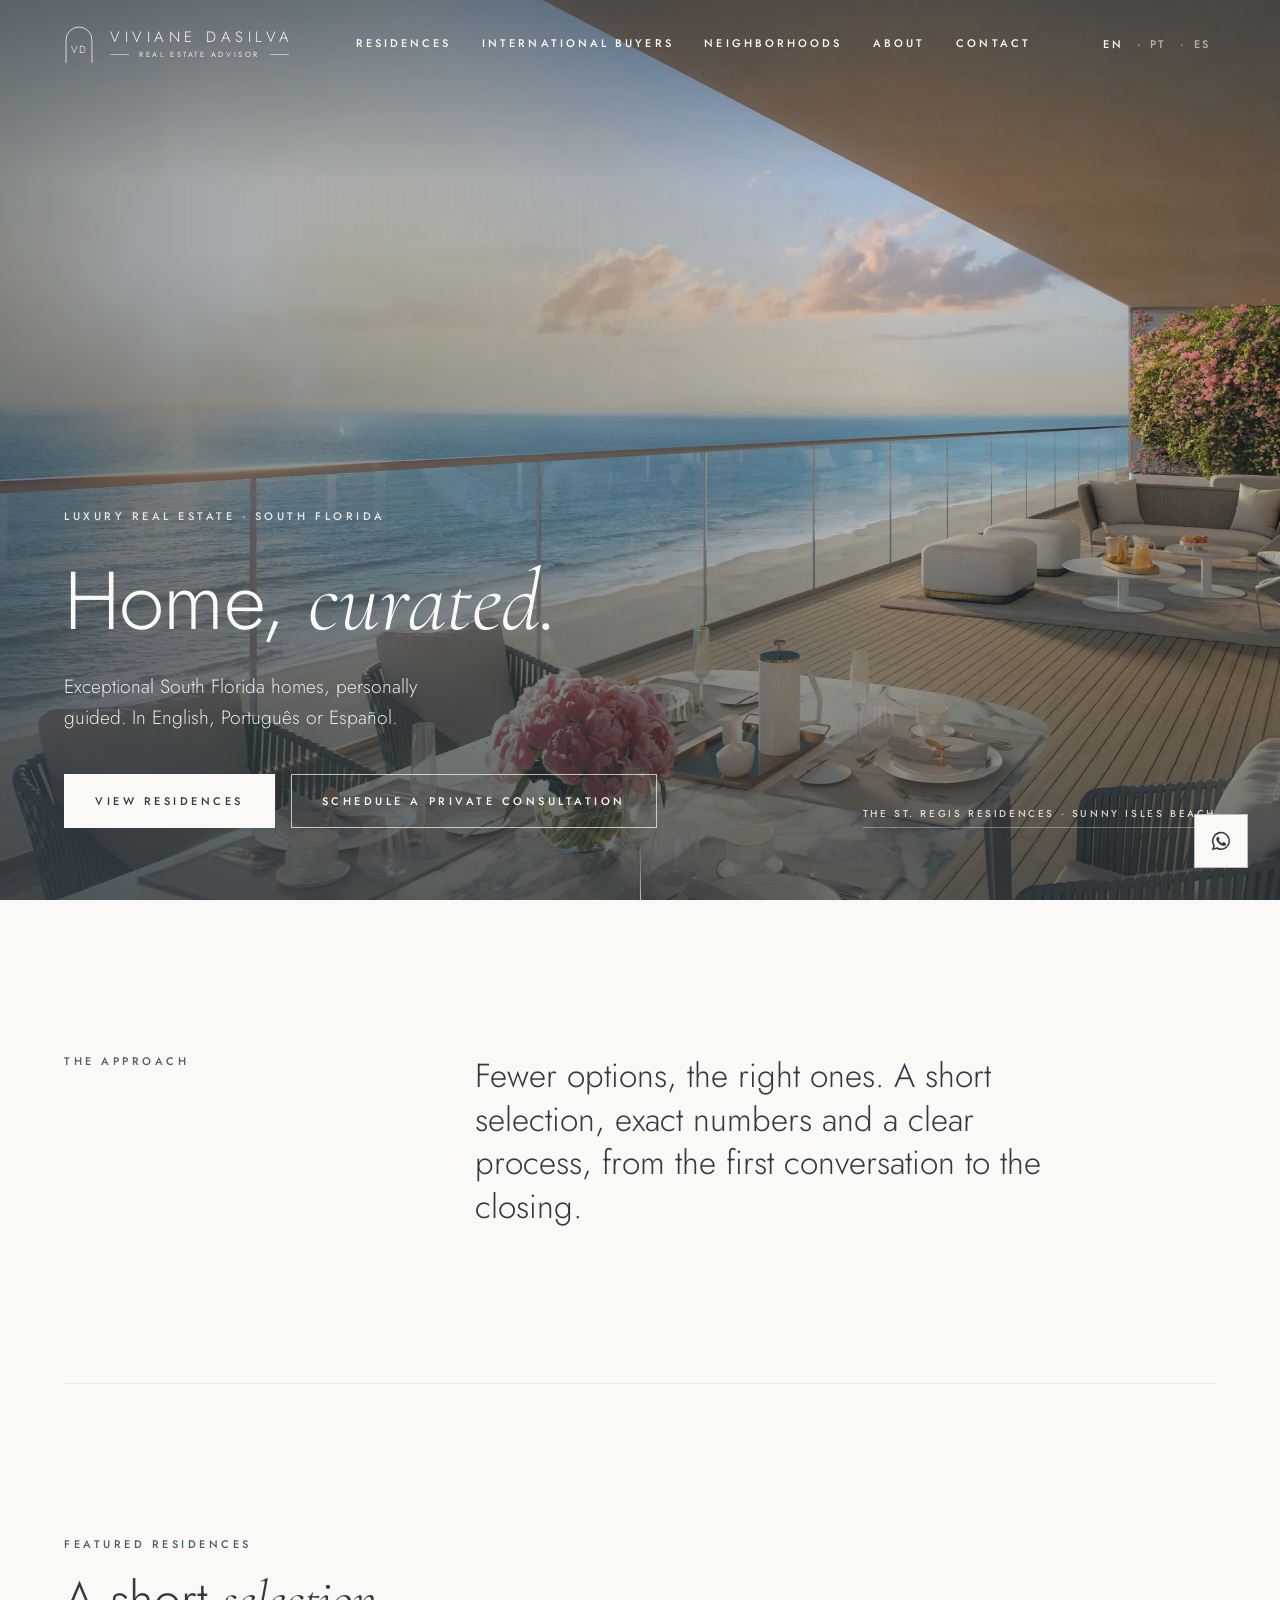
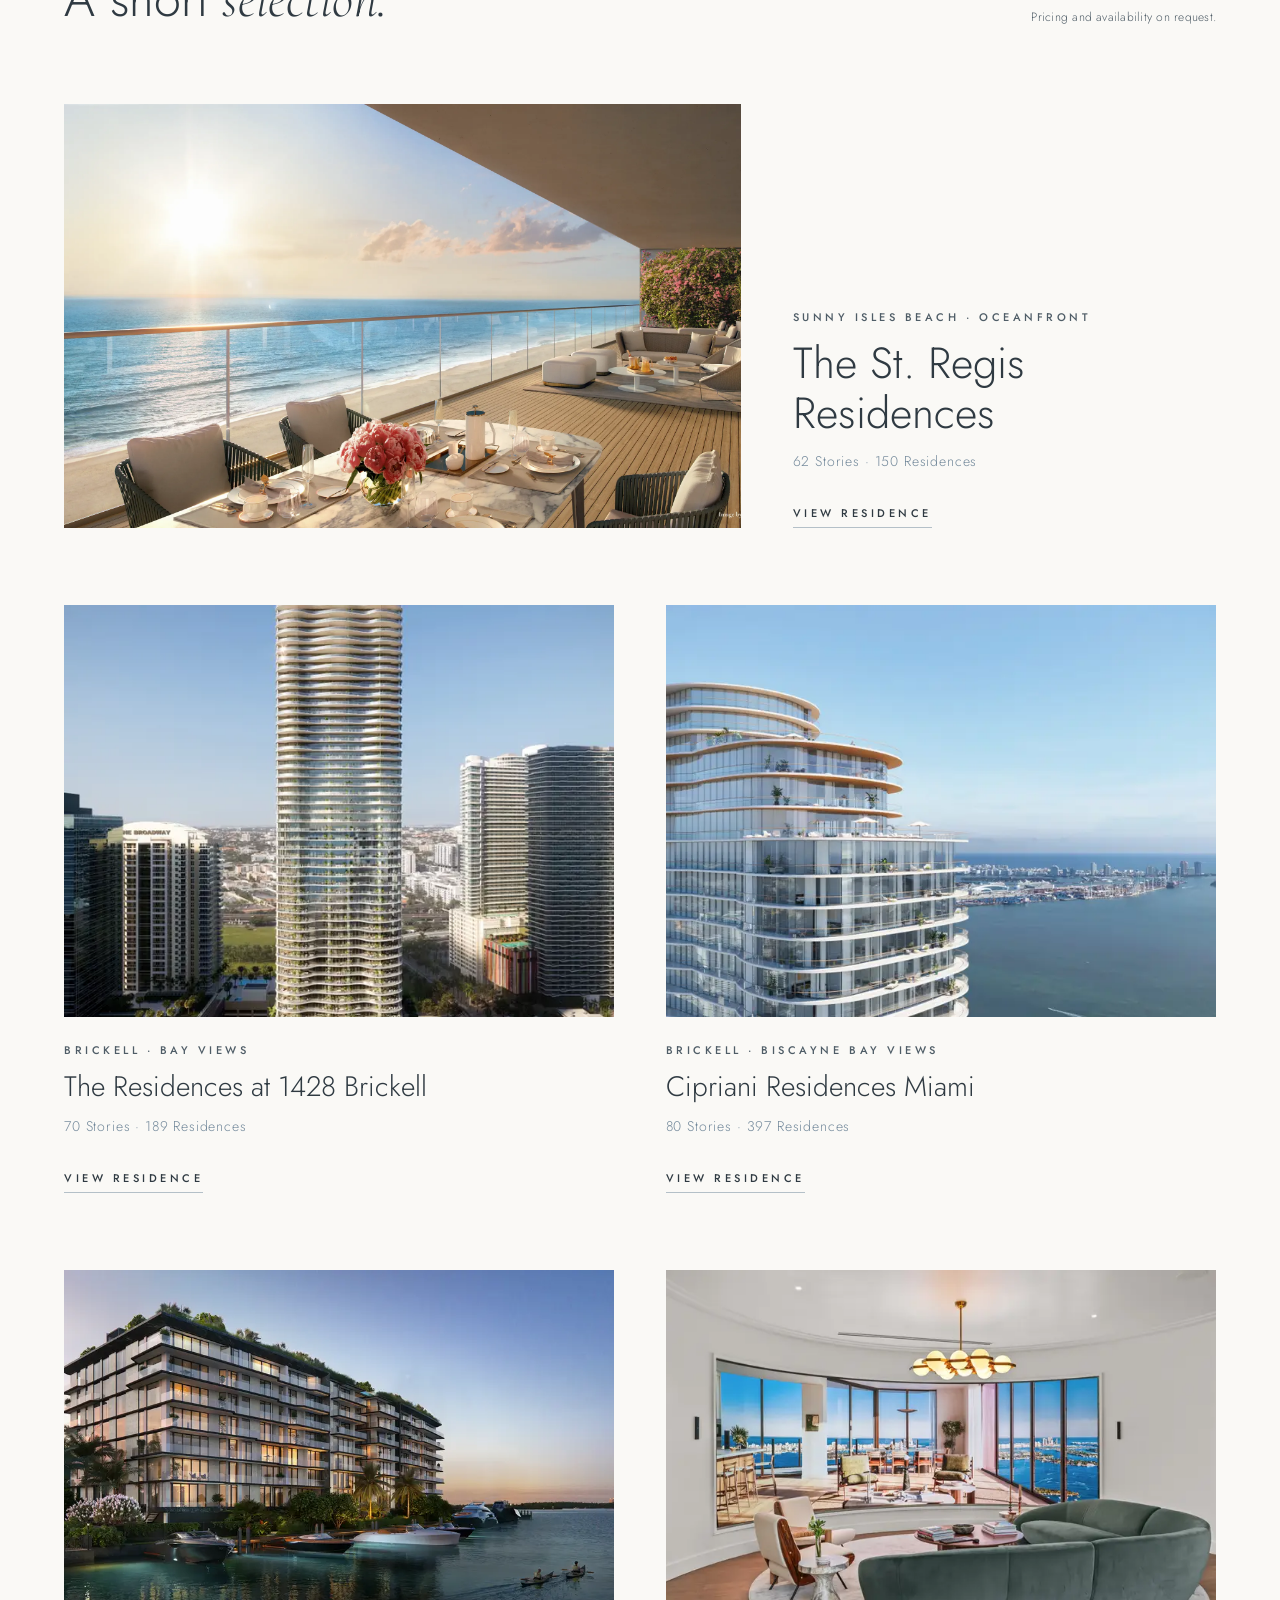
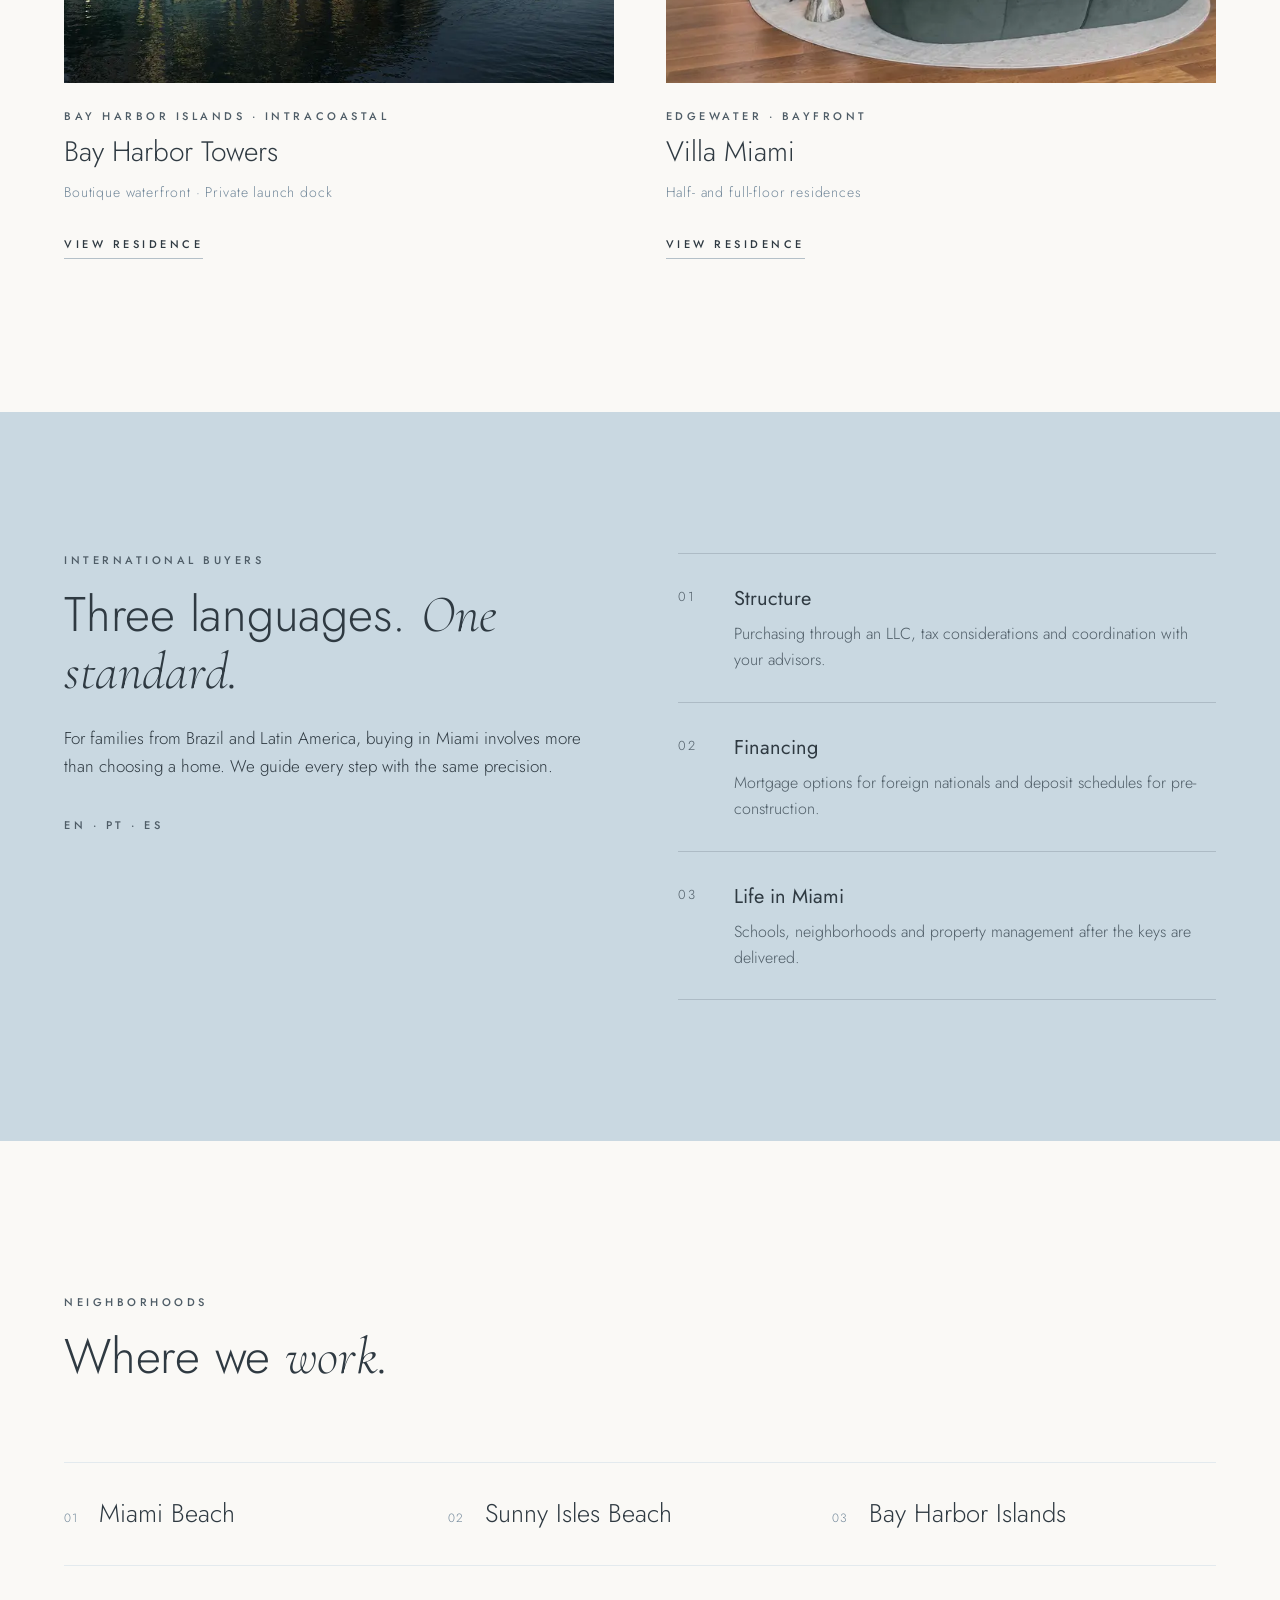
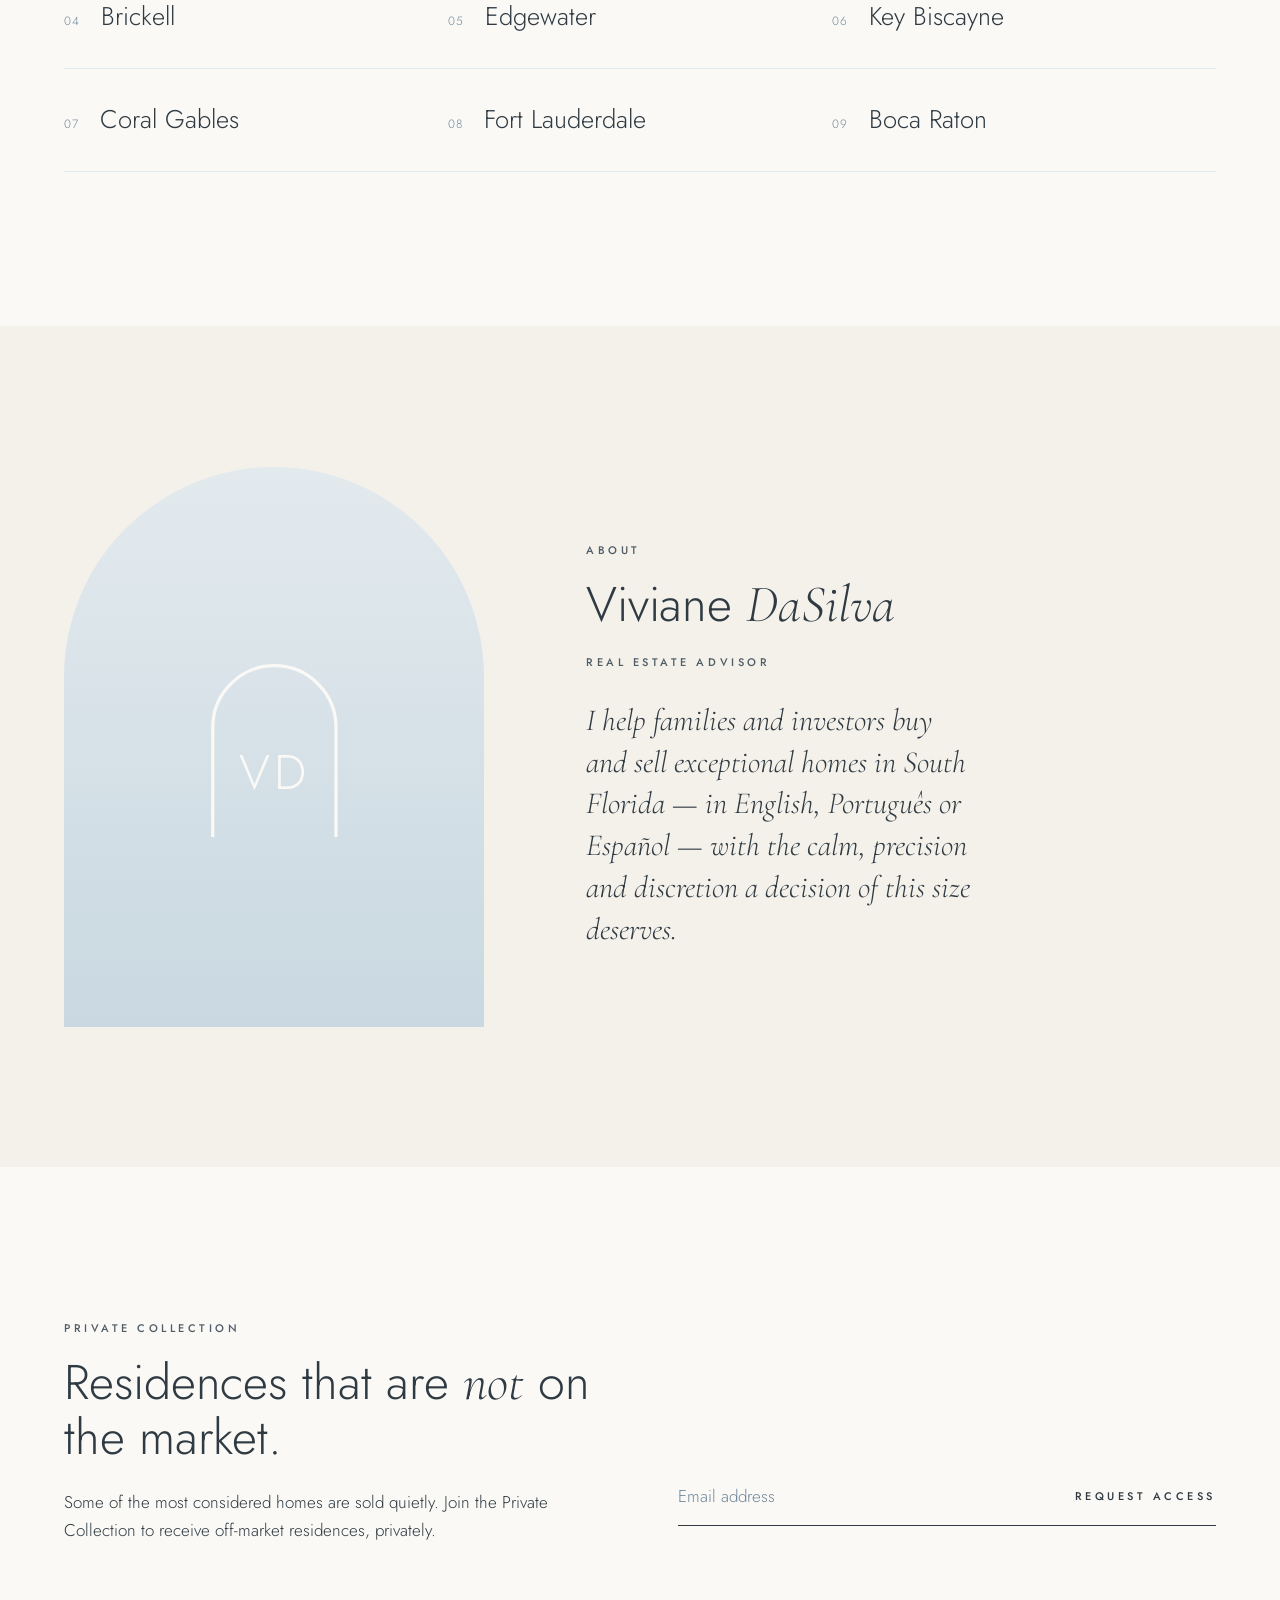
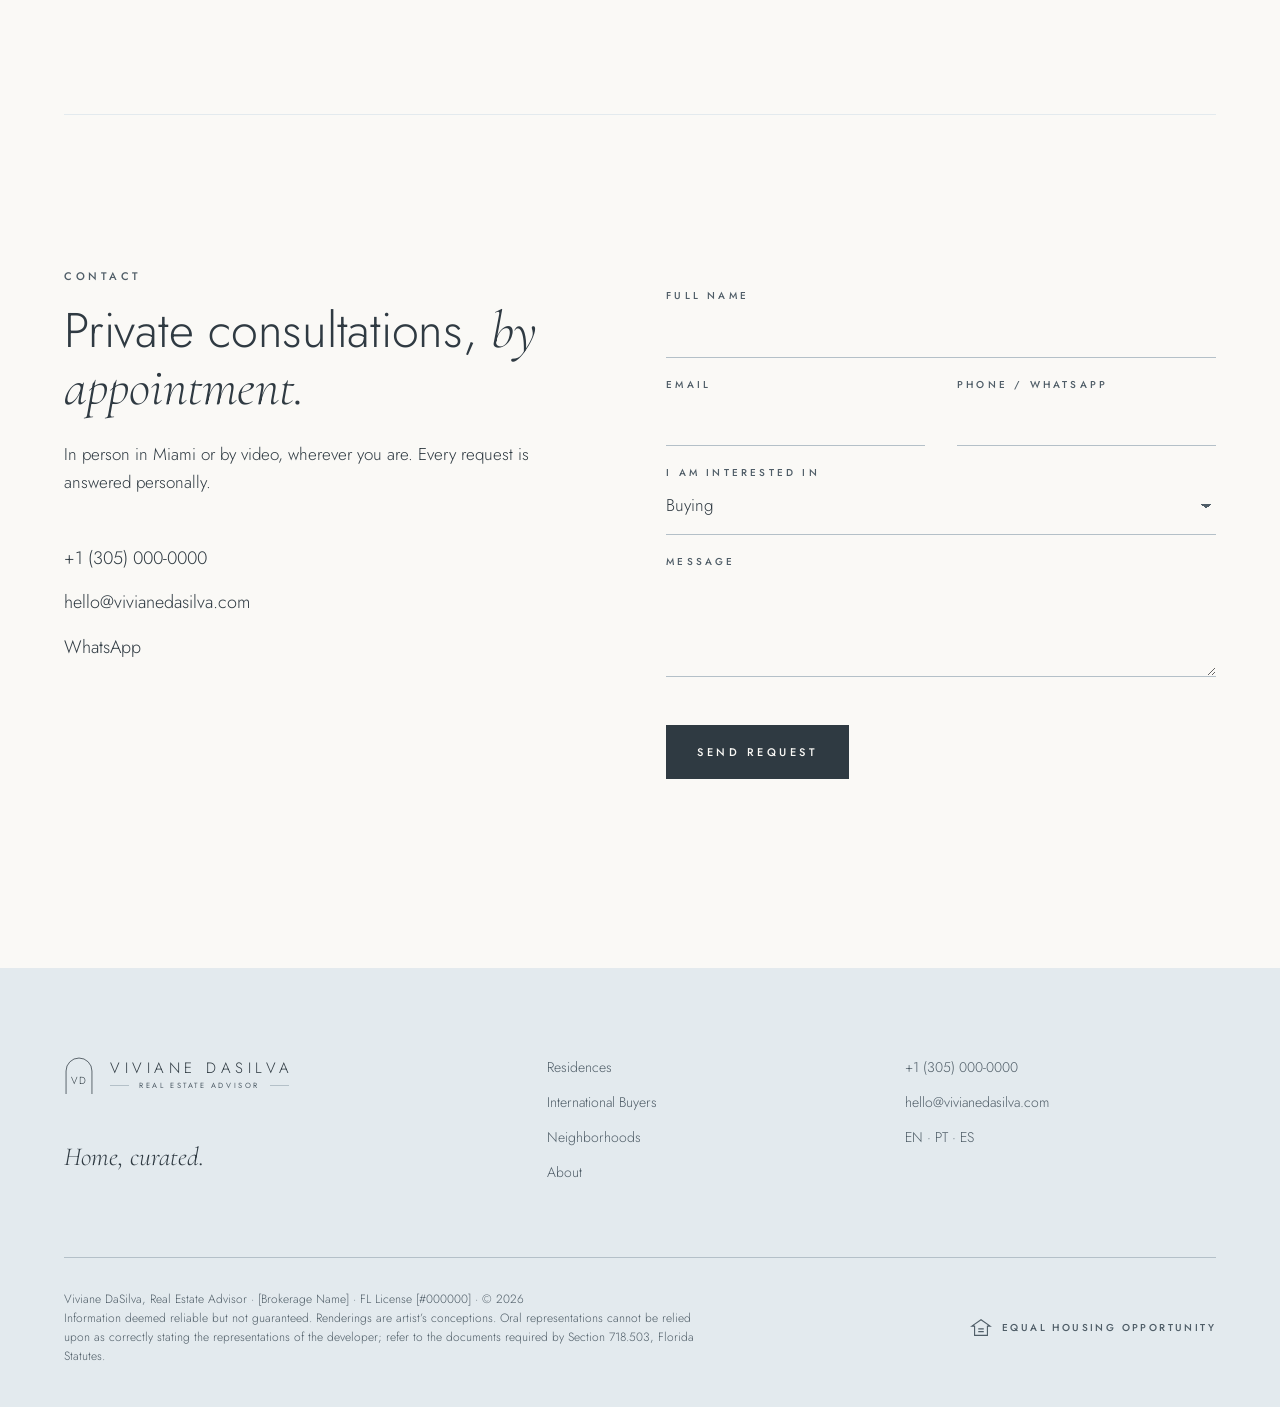
==== index.html @ 33730c4c "Site de listings Viviane DaSilva Site estático minimalista seguindo o brand book (Coastal Mist, Jost" ====
<!doctype html>
<html lang="en">
<head>
  <meta charset="utf-8">
  <meta name="viewport" content="width=device-width, initial-scale=1, viewport-fit=cover">
  <title>Viviane DaSilva — Real Estate Advisor · Luxury Homes in South Florida</title>
  <meta name="description" content="Viviane DaSilva, Real Estate Advisor. Exceptional South Florida homes, personally guided — in English, Português and Español.">
  <meta name="theme-color" content="#FAF9F6">
  <meta property="og:title" content="Viviane DaSilva — Home, curated.">
  <meta property="og:description" content="Exceptional South Florida homes, personally guided. EN · PT · ES">
  <meta property="og:image" content="assets/img/st-regis-sunny-isles/terrace.webp">
  <link rel="icon" href="assets/favicon.svg" type="image/svg+xml">
  <link rel="preconnect" href="https://fonts.googleapis.com">
  <link rel="preconnect" href="https://fonts.gstatic.com" crossorigin>
  <link href="https://fonts.googleapis.com/css2?family=Cormorant+Garamond:ital,wght@1,300;1,400&family=Jost:wght@300;400;500&display=swap" rel="stylesheet">
  <link rel="preload" as="image" href="assets/img/st-regis-sunny-isles/terrace.webp">
  <link rel="stylesheet" href="assets/css/style.css">
</head>
<body class="on-hero">

<header class="site-header">
  <div class="container header-inner">
    <a class="logo" href="#top" data-logo aria-label="Viviane DaSilva — Real Estate Advisor"></a>
    <nav class="nav" aria-label="Primary">
      <a href="#residences" data-i18n="nav.residences">Residences</a>
      <a href="#buyers" data-i18n="nav.buyers">International Buyers</a>
      <a href="#neighborhoods" data-i18n="nav.neighborhoods">Neighborhoods</a>
      <a href="#about" data-i18n="nav.about">About</a>
      <a href="#contact" data-i18n="nav.contact">Contact</a>
    </nav>
    <div class="header-tools">
      <div class="lang" role="group" aria-label="Language">
        <button data-lang="en" aria-pressed="true">EN</button><button data-lang="pt" aria-pressed="false">PT</button><button data-lang="es" aria-pressed="false">ES</button>
      </div>
      <button class="menu-btn" aria-label="Menu" aria-expanded="false"><span></span><span></span></button>
    </div>
  </div>
</header>

<main id="top">
  <!-- Hero -->
  <section class="hero">
    <img class="hero__bg" src="assets/img/st-regis-sunny-isles/terrace.webp" alt="Oceanfront terrace at The St. Regis Residences, Sunny Isles Beach" fetchpriority="high">
    <div class="hero__shade" aria-hidden="true"></div>
    <div class="container hero__content">
      <div class="hero__text">
        <p class="label" data-i18n="hero.eyebrow">Luxury Real Estate · South Florida</p>
        <h1 class="display" data-i18n-html="hero.title">Home, <em>curated.</em></h1>
        <p class="lede" data-i18n="hero.lede">Exceptional South Florida homes, personally guided.</p>
        <div class="hero__actions">
          <a class="btn btn--light-solid" href="#residences" data-i18n="hero.cta">View residences</a>
          <a class="btn btn--light" href="#contact" data-i18n="cta.consult">Schedule a private consultation</a>
        </div>
      </div>
      <a class="hero__credit" href="residence.html?id=st-regis-sunny-isles" data-keep-lang>The St. Regis Residences · Sunny Isles Beach</a>
    </div>
    <span class="hero__scroll" aria-hidden="true"></span>
  </section>

  <!-- Intro -->
  <section class="section container">
    <div class="intro reveal">
      <p class="label" data-i18n="intro.label">The approach</p>
      <p class="statement" data-i18n="intro.text"></p>
    </div>
  </section>

  <div class="container"><hr class="rule"></div>

  <!-- Featured residences -->
  <section class="section" id="residences">
    <div class="container">
      <div class="section-head reveal">
        <div>
          <p class="label" data-i18n="featured.label">Featured Residences</p>
          <h2 class="h2" data-i18n-html="featured.title">A short <em>selection.</em></h2>
        </div>
        <p class="fine" data-i18n="featured.note"></p>
      </div>
      <div class="grid" id="residences-grid"></div>
    </div>
  </section>

  <!-- International buyers (the one Sky band) -->
  <section class="band band--sky" id="buyers">
    <div class="container buyers">
      <div class="reveal">
        <p class="label" data-i18n="buyers.label">International Buyers</p>
        <h2 class="h2" data-i18n-html="buyers.title">Three languages. <em>One standard.</em></h2>
        <p data-i18n="buyers.text"></p>
        <p class="langs">EN · PT · ES</p>
      </div>
      <ul class="pillars reveal">
        <li><span class="n">01</span><div><h3 data-i18n="buyers.1.t"></h3><p data-i18n="buyers.1.d"></p></div></li>
        <li><span class="n">02</span><div><h3 data-i18n="buyers.2.t"></h3><p data-i18n="buyers.2.d"></p></div></li>
        <li><span class="n">03</span><div><h3 data-i18n="buyers.3.t"></h3><p data-i18n="buyers.3.d"></p></div></li>
      </ul>
    </div>
  </section>

  <!-- Neighborhoods -->
  <section class="section container" id="neighborhoods">
    <div class="section-head reveal">
      <div>
        <p class="label" data-i18n="hoods.label">Neighborhoods</p>
        <h2 class="h2" data-i18n-html="hoods.title">Where we <em>work.</em></h2>
      </div>
    </div>
    <ul class="hoods reveal">
      <li><span>01</span>Miami Beach</li>
      <li><span>02</span>Sunny Isles Beach</li>
      <li><span>03</span>Bay Harbor Islands</li>
      <li><span>04</span>Brickell</li>
      <li><span>05</span>Edgewater</li>
      <li><span>06</span>Key Biscayne</li>
      <li><span>07</span>Coral Gables</li>
      <li><span>08</span>Fort Lauderdale</li>
      <li><span>09</span>Boca Raton</li>
    </ul>
  </section>

  <!-- About -->
  <section class="band band--cream" id="about">
    <div class="container about">
      <div class="reveal">
        <!-- Replace with natural-light portrait (light background, white / light blue / grey wardrobe) -->
        <figure class="arch portrait" aria-hidden="true"><svg class="mark" viewBox="0 0 44 56"><path d="M3 56V22a19 19 0 0 1 38 0v34" fill="none" stroke="currentColor" stroke-width="1"/><text x="22" y="41" text-anchor="middle" font-family="Jost, sans-serif" font-weight="300" font-size="15" letter-spacing="1.2" fill="currentColor">VD</text></svg></figure>
      </div>
      <div class="reveal">
        <p class="label" data-i18n="about.label">About</p>
        <h2 class="h2" data-i18n-html="about.title">Viviane <em>DaSilva</em></h2>
        <p class="role" data-i18n="about.role">Real Estate Advisor</p>
        <blockquote data-i18n="about.text"></blockquote>
      </div>
    </div>
  </section>

  <!-- Private Collection -->
  <section class="section container">
    <div class="pc reveal">
      <div>
        <p class="label" data-i18n="pc.label">Private Collection</p>
        <h2 class="h2" data-i18n-html="pc.title"></h2>
        <p data-i18n="pc.text"></p>
      </div>
      <form data-form="pc" novalidate>
        <div class="pc-form">
          <label class="sr-only" for="pc-email" data-i18n="pc.email">Email address</label>
          <input id="pc-email" type="email" required autocomplete="email" data-i18n-ph="pc.email" placeholder="Email address">
          <button class="btn" type="submit" data-i18n="pc.submit">Request access</button>
        </div>
        <p class="form-ok" role="status" aria-live="polite"></p>
      </form>
    </div>
  </section>

  <div class="container"><hr class="rule"></div>

  <!-- Contact -->
  <section class="section container" id="contact">
    <div class="contact">
      <div class="reveal">
        <p class="label" data-i18n="contact.label">Contact</p>
        <h2 class="h2" data-i18n-html="contact.title"></h2>
        <p data-i18n="contact.text"></p>
        <div class="contact-lines">
          <a data-tel href="#"></a>
          <a data-mail href="#"></a>
          <a data-wa href="#" target="_blank" rel="noopener">WhatsApp</a>
        </div>
      </div>
      <form class="contact-form reveal" data-form="contact" novalidate>
        <div class="form-fields">
          <label class="field"><span data-i18n="form.name">Full name</span><input name="name" required autocomplete="name"></label>
          <div class="row">
            <label class="field"><span data-i18n="form.email">Email</span><input name="email" type="email" required autocomplete="email"></label>
            <label class="field"><span data-i18n="form.phone">Phone / WhatsApp</span><input name="phone" type="tel" autocomplete="tel"></label>
          </div>
          <label class="field"><span data-i18n="form.interest">I am interested in</span>
            <select name="interest">
              <option data-i18n="form.opt.buy">Buying</option>
              <option data-i18n="form.opt.sell">Selling</option>
              <option data-i18n="form.opt.invest">Investing</option>
              <option data-i18n="form.opt.relocate">Relocating</option>
            </select>
          </label>
          <label class="field"><span data-i18n="form.message">Message</span><textarea name="message" rows="3"></textarea></label>
          <button class="btn btn--solid" type="submit" data-i18n="form.submit">Send request</button>
        </div>
        <p class="form-ok" role="status" aria-live="polite"></p>
      </form>
    </div>
  </section>
</main>

<footer class="site-footer">
  <div class="container">
    <div class="footer-top">
      <div>
        <a class="logo" href="#top" data-logo aria-label="Viviane DaSilva"></a>
        <p><em data-i18n="footer.tagline">Home, curated.</em></p>
      </div>
      <div class="footer-col">
        <a href="#residences" data-i18n="nav.residences">Residences</a>
        <a href="#buyers" data-i18n="nav.buyers">International Buyers</a>
        <a href="#neighborhoods" data-i18n="nav.neighborhoods">Neighborhoods</a>
        <a href="#about" data-i18n="nav.about">About</a>
      </div>
      <div class="footer-col">
        <a data-tel href="#"></a>
        <a data-mail href="#"></a>
        <span>EN · PT · ES</span>
      </div>
    </div>
    <div class="footer-bottom">
      <p>Viviane DaSilva, Real Estate Advisor · <span data-brokerage></span> · <span data-license></span> · © <span data-year></span><br><span data-i18n="footer.legal"></span></p>
      <span class="eho"><svg viewBox="0 0 24 24" aria-hidden="true"><path d="M12 3 2 10h3v10h14V10h3z" fill="none" stroke="currentColor" stroke-width="1.2"/><path d="M9 13h6M9 16h6" stroke="currentColor" stroke-width="1.2"/></svg><span data-i18n="footer.eho">Equal Housing Opportunity</span></span>
    </div>
  </div>
</footer>

<a class="wa" data-wa href="#" target="_blank" rel="noopener" aria-label="WhatsApp">
  <svg viewBox="0 0 24 24" aria-hidden="true"><path fill="currentColor" d="M12.04 2a9.9 9.9 0 0 0-8.5 15l-1.5 5 5.1-1.4A9.9 9.9 0 1 0 12.04 2Zm0 18.1a8.2 8.2 0 0 1-4.2-1.2l-.3-.2-3 .8.8-2.9-.2-.3a8.2 8.2 0 1 1 6.9 3.8Zm4.5-6.1c-.2-.1-1.5-.7-1.7-.8-.2-.1-.4-.1-.6.1l-.8 1c-.1.2-.3.2-.5.1a6.7 6.7 0 0 1-3.3-2.9c-.3-.4.2-.4.7-1.4.1-.2 0-.3 0-.4l-.8-1.8c-.2-.5-.4-.4-.6-.4h-.5a1 1 0 0 0-.7.3 3 3 0 0 0-.9 2.2 5.2 5.2 0 0 0 1.1 2.7 11.8 11.8 0 0 0 4.5 4c1.7.7 2.3.8 3.2.6.5-.1 1.5-.6 1.7-1.2.2-.6.2-1.1.2-1.2-.1-.1-.3-.2-.5-.3Z"/></svg>
</a>

<script src="assets/js/i18n.js"></script>
<script src="assets/js/listings.js"></script>
<script src="assets/js/main.js"></script>
</body>
</html>
---- assets/css/style.css ----
/* Viviane DaSilva — Coastal Mist */
:root {
  --off-white: #FAF9F6;
  --cream: #F4F1EA;
  --mist: #E3EAEE;
  --sky: #C9D8E1;
  --silver: #B4C0C8;
  --harbor: #72889A;
  --slate: #4F5D67;
  --deep: #2F3A42;
  --sans: 'Jost', system-ui, sans-serif;
  --serif: 'Cormorant Garamond', Georgia, serif;
  --gutter: clamp(20px, 5vw, 72px);
  --max: 1320px;
  --ease: cubic-bezier(.2, .7, .1, 1);
}

*, *::before, *::after { box-sizing: border-box; }
html { scroll-behavior: smooth; -webkit-text-size-adjust: 100%; }
body {
  margin: 0;
  background: var(--off-white);
  color: var(--deep);
  font: 300 17px/1.65 var(--sans);
  -webkit-font-smoothing: antialiased;
  text-rendering: optimizeLegibility;
}
img { display: block; max-width: 100%; height: auto; }
a { color: inherit; text-decoration: none; }
button { font: inherit; color: inherit; background: none; border: 0; cursor: pointer; padding: 0; }
:focus-visible { outline: 1px solid var(--harbor); outline-offset: 4px; }
::selection { background: var(--sky); }

.container { width: 100%; max-width: var(--max); margin: 0 auto; padding: 0 var(--gutter); }

/* ---------- Type ---------- */
em { font-family: var(--serif); font-style: italic; font-weight: 300; letter-spacing: 0; }
.label {
  margin: 0 0 18px;
  font: 500 11px/1.4 var(--sans);
  letter-spacing: .32em;
  text-transform: uppercase;
  color: var(--slate);
}
.display {
  margin: 0;
  font-weight: 300;
  font-size: clamp(44px, 6.4vw, 92px);
  line-height: 1.02;
  letter-spacing: -.01em;
}
.display em { font-size: 1.08em; }
.h2 {
  margin: 0 0 24px;
  font-weight: 300;
  font-size: clamp(32px, 3.8vw, 54px);
  line-height: 1.08;
  letter-spacing: -.005em;
}
.h2 em { font-size: 1.08em; }
.lede { font-size: clamp(18px, 1.5vw, 20px); color: var(--slate); max-width: 34ch; margin: 28px 0 0; }
.body-lg { font-size: clamp(18px, 1.5vw, 21px); line-height: 1.6; max-width: 58ch; margin: 0; }
.fine { font-size: 12px; color: var(--slate); letter-spacing: .02em; }
p { max-width: 64ch; }

.link {
  display: inline-block;
  font: 500 11px/1 var(--sans);
  letter-spacing: .32em;
  text-transform: uppercase;
  padding-bottom: 8px;
  border-bottom: 1px solid var(--silver);
  transition: border-color .4s var(--ease), color .4s var(--ease);
}
.link:hover { border-color: var(--deep); }

.btn {
  display: inline-flex; align-items: center; justify-content: center;
  min-height: 54px; padding: 0 30px;
  font: 500 11px/1 var(--sans); letter-spacing: .32em; text-transform: uppercase;
  border: 1px solid var(--deep);
  transition: background .4s var(--ease), color .4s var(--ease);
}
.btn:hover { background: var(--deep); color: var(--off-white); }
.btn--solid { background: var(--deep); color: var(--off-white); }
.btn--solid:hover { background: var(--slate); border-color: var(--slate); }

/* ---------- Logo ---------- */
.logo { display: inline-flex; align-items: center; gap: 16px; color: var(--deep); }
.logo .mark { width: 30px; height: auto; flex: none; }
.logo .word { display: flex; flex-direction: column; align-items: center; gap: 6px; }
.logo .name {
  font-weight: 300; font-size: 15px; letter-spacing: .30em; text-transform: uppercase; line-height: 1;
  margin-right: -.30em; white-space: nowrap;
}
.logo .title { white-space: nowrap;
  display: flex; align-items: center; gap: 10px; width: 100%;
  font-weight: 400; font-size: 7.5px; letter-spacing: .34em; text-transform: uppercase; color: var(--slate); line-height: 1;
}
.logo .title i { flex: 1; height: 1px; background: var(--silver); }

/* ---------- Header ---------- */
.site-header {
  position: fixed; inset: 0 0 auto; z-index: 50;
  background: rgba(250, 249, 246, 0);
  border-bottom: 1px solid transparent;
  transition: background .5s var(--ease), border-color .5s var(--ease);
}
.site-header.scrolled, body.menu-open .site-header {
  background: rgba(250, 249, 246, .94);
  -webkit-backdrop-filter: blur(10px); backdrop-filter: blur(10px);
  border-color: var(--mist);
}
.header-inner { display: flex; align-items: center; justify-content: space-between; height: 88px; gap: 32px; }
.nav { display: flex; align-items: center; gap: clamp(20px, 2.4vw, 40px); }
.nav a {
  font: 500 11px/1 var(--sans); letter-spacing: .28em; text-transform: uppercase; color: var(--slate);
  padding: 8px 0; border-bottom: 1px solid transparent; transition: color .3s, border-color .3s;
}
.nav a:hover { color: var(--deep); border-color: var(--silver); }
.header-tools { display: flex; align-items: center; gap: 28px; }
.lang { display: flex; align-items: center; gap: 2px; }
.lang button {
  font: 500 11px/1 var(--sans); letter-spacing: .2em; color: var(--silver);
  padding: 10px 6px; transition: color .3s;
}
.lang button + button::before { content: '·'; margin-right: 8px; color: var(--silver); }
.lang button[aria-pressed="true"], .lang button:hover { color: var(--deep); }
.menu-btn { display: none; width: 44px; height: 44px; position: relative; }
.menu-btn span { position: absolute; left: 10px; right: 10px; height: 1px; background: var(--deep); transition: transform .4s var(--ease), top .4s var(--ease); }
.menu-btn span:first-child { top: 18px; }
.menu-btn span:last-child { top: 26px; }
body.menu-open .menu-btn span:first-child { top: 22px; transform: rotate(45deg); }
body.menu-open .menu-btn span:last-child { top: 22px; transform: rotate(-45deg); }

/* ---------- Arch ---------- */
.arch { margin: 0; overflow: hidden; border-radius: 999px 999px 0 0; background: var(--mist); }
.arch img { width: 100%; height: 100%; object-fit: cover; }

/* ---------- Hero ---------- */
.hero { position: relative; height: 100vh; height: 100svh; min-height: 560px; display: flex; align-items: flex-end; overflow: hidden; background: var(--deep); color: var(--off-white); }
.hero__bg { position: absolute; inset: 0; width: 100%; height: 100%; object-fit: cover; object-position: 55% 55%; animation: settle 2.6s var(--ease) both; }
.hero__shade {
  position: absolute; inset: 0; pointer-events: none;
  background:
    linear-gradient(180deg, rgba(47, 58, 66, .45) 0%, rgba(47, 58, 66, 0) 20%),
    linear-gradient(90deg, rgba(47, 58, 66, .55) 0%, rgba(47, 58, 66, .25) 45%, rgba(47, 58, 66, 0) 70%),
    linear-gradient(0deg, rgba(47, 58, 66, .7) 0%, rgba(47, 58, 66, .3) 45%, rgba(47, 58, 66, 0) 72%);
}
.hero__content { position: relative; display: flex; justify-content: space-between; align-items: flex-end; gap: 40px; padding-bottom: clamp(48px, 8vh, 96px); }
.hero__text { max-width: 720px; animation: rise 1.6s .3s var(--ease) both; }
.hero .label { color: rgba(250, 249, 246, .86); margin-bottom: 28px; }
.hero .display { color: var(--off-white); }
.hero .lede { color: rgba(250, 249, 246, .9); margin-top: 24px; }
.hero__actions { display: flex; gap: 16px; flex-wrap: wrap; margin-top: 40px; }
.hero__credit { font: 500 10px/1.5 var(--sans); letter-spacing: .26em; text-transform: uppercase; color: rgba(250, 249, 246, .8); padding-bottom: 6px; border-bottom: 1px solid rgba(250, 249, 246, .35); white-space: nowrap; transition: color .3s, border-color .3s; }
.hero__credit:hover { color: var(--off-white); border-color: var(--off-white); }
.hero__scroll { position: absolute; left: 50%; bottom: 0; width: 1px; height: 56px; background: linear-gradient(rgba(250, 249, 246, 0), rgba(250, 249, 246, .7)); }
@keyframes rise { from { opacity: 0; transform: translateY(20px); } to { opacity: 1; transform: none; } }
.btn--light { border-color: rgba(250, 249, 246, .7); color: var(--off-white); }
.btn--light:hover { background: var(--off-white); color: var(--deep); border-color: var(--off-white); }
.btn--light-solid { background: var(--off-white); border-color: var(--off-white); color: var(--deep); }
.btn--light-solid:hover { background: var(--sky); border-color: var(--sky); color: var(--deep); }

/* Header over the hero photo */
body.on-hero:not(.menu-open) .site-header:not(.scrolled) .logo,
body.on-hero:not(.menu-open) .site-header:not(.scrolled) .nav a,
body.on-hero:not(.menu-open) .site-header:not(.scrolled) .lang button[aria-pressed="true"],
body.on-hero:not(.menu-open) .site-header:not(.scrolled) .lang button:hover { color: var(--off-white); }
body.on-hero:not(.menu-open) .site-header:not(.scrolled) .logo .title { color: rgba(250, 249, 246, .85); }
body.on-hero:not(.menu-open) .site-header:not(.scrolled) .logo .title i { background: rgba(250, 249, 246, .55); }
body.on-hero:not(.menu-open) .site-header:not(.scrolled) .lang button,
body.on-hero:not(.menu-open) .site-header:not(.scrolled) .lang button + button::before { color: rgba(250, 249, 246, .6); }
body.on-hero:not(.menu-open) .site-header:not(.scrolled) .nav a:hover { border-color: rgba(250, 249, 246, .6); }
body.on-hero:not(.menu-open) .site-header:not(.scrolled) .menu-btn span { background: var(--off-white); }
@keyframes settle { from { transform: scale(1.08); opacity: 0; } to { transform: none; opacity: 1; } }
.hero .label { margin-bottom: 32px; }

/* ---------- Sections ---------- */
section { position: relative; }
.section { padding-top: clamp(88px, 12vw, 168px); padding-bottom: clamp(88px, 12vw, 168px); }
.rule { border: 0; border-top: 1px solid var(--mist); margin: 0; }
.intro { display: grid; grid-template-columns: 1fr 2fr; gap: 40px; }
.intro p.statement { margin: 0; font-size: clamp(24px, 2.6vw, 36px); line-height: 1.32; font-weight: 300; max-width: 30ch; }

.section-head { display: flex; justify-content: space-between; align-items: end; gap: 32px; margin-bottom: clamp(48px, 6vw, 80px); flex-wrap: wrap; }
.section-head .h2 { margin: 0; }
.section-head .fine { margin: 0; }

/* ---------- Cards ---------- */
.grid { display: grid; grid-template-columns: repeat(2, 1fr); gap: clamp(56px, 6vw, 96px) clamp(24px, 4vw, 64px); }
.card { display: block; }
.card__img { margin: 0; overflow: hidden; aspect-ratio: 4 / 3; background: var(--mist); }
.card__img img { width: 100%; height: 100%; object-fit: cover; transition: transform 1.4s var(--ease); }
.card:hover .card__img img { transform: scale(1.035); }
.card__body { padding-top: 26px; }
.card__body .label { margin-bottom: 12px; }
.card__name { margin: 0 0 12px; font-weight: 300; font-size: clamp(24px, 2.2vw, 32px); line-height: 1.15; }
.card__stats { margin: 0 0 24px; color: var(--harbor); font-size: 14px; letter-spacing: .06em; }
.card--lead { grid-column: 1 / -1; display: grid; grid-template-columns: 1.6fr 1fr; gap: clamp(28px, 4vw, 64px); align-items: end; }
.card--lead .card__img { aspect-ratio: 16 / 10; }
.card--lead .card__name { font-size: clamp(30px, 3.4vw, 48px); }

/* ---------- Sky band ---------- */
.band { padding: clamp(88px, 11vw, 152px) 0; }
.band--sky { background: var(--sky); }
.band--cream { background: var(--cream); }
.buyers { display: grid; grid-template-columns: 1fr 1fr; gap: clamp(40px, 6vw, 112px); }
.pillars { list-style: none; margin: 0; padding: 0; }
.pillars li { display: grid; grid-template-columns: 56px 1fr; padding: 28px 0; border-top: 1px solid rgba(47, 58, 66, .18); }
.pillars li:last-child { border-bottom: 1px solid rgba(47, 58, 66, .18); }
.pillars .n { font-size: 13px; color: var(--slate); letter-spacing: .1em; padding-top: 4px; }
.pillars h3 { margin: 0 0 6px; font-weight: 400; font-size: 20px; }
.pillars p { margin: 0; color: var(--slate); font-size: 16px; }
.buyers .langs { margin-top: 40px; font: 500 11px/1 var(--sans); letter-spacing: .32em; color: var(--slate); }

/* ---------- Neighborhoods ---------- */
.hoods { list-style: none; margin: 0; padding: 0; display: grid; grid-template-columns: repeat(3, 1fr); border-top: 1px solid var(--mist); }
.hoods li { padding: 30px 0; border-bottom: 1px solid var(--mist); font-size: clamp(22px, 2vw, 28px); font-weight: 300; display: flex; gap: 20px; align-items: baseline; }
.hoods li span { font-size: 12px; color: var(--harbor); letter-spacing: .12em; }

/* ---------- About ---------- */
.about { display: grid; grid-template-columns: .8fr 1.2fr; gap: clamp(40px, 8vw, 140px); align-items: center; }
.portrait { aspect-ratio: 3 / 4; display: grid; place-items: center; background: linear-gradient(180deg, var(--mist), var(--sky)); color: var(--off-white); }
.portrait .mark { width: 34%; height: auto; color: var(--off-white); }
.portrait-note { margin-top: 14px; }
.about .role { font: 500 11px/1 var(--sans); letter-spacing: .32em; text-transform: uppercase; color: var(--slate); margin: 0 0 32px; }
.about blockquote { margin: 0; font-family: var(--serif); font-style: italic; font-weight: 300; font-size: clamp(24px, 2.4vw, 34px); line-height: 1.36; max-width: 30ch; }

/* ---------- Private Collection ---------- */
.pc { display: grid; grid-template-columns: 1fr 1fr; gap: clamp(40px, 6vw, 112px); align-items: end; }
.pc-form { display: flex; gap: 0; border-bottom: 1px solid var(--deep); }
.pc-form input { flex: 1; min-width: 0; }
.pc-form .btn { border: 0; padding: 0 0 0 20px; min-height: 56px; }
.pc-form .btn:hover { background: none; color: var(--slate); }

/* ---------- Forms ---------- */
input, select, textarea {
  font: 300 17px/1.4 var(--sans); color: var(--deep);
  background: transparent; border: 0; border-bottom: 1px solid var(--silver); border-radius: 0;
  padding: 16px 0; width: 100%; outline: 0; transition: border-color .3s;
  -webkit-appearance: none; appearance: none;
}
input:focus, select:focus, textarea:focus { border-color: var(--deep); }
input::placeholder, textarea::placeholder { color: var(--harbor); }
select { background-image: linear-gradient(45deg, transparent 50%, var(--slate) 50%), linear-gradient(135deg, var(--slate) 50%, transparent 50%); background-position: calc(100% - 10px) 50%, calc(100% - 5px) 50%; background-size: 5px 5px; background-repeat: no-repeat; }
textarea { resize: vertical; min-height: 110px; }
.field { display: block; }
.field span { display: block; font: 500 10px/1 var(--sans); letter-spacing: .32em; text-transform: uppercase; color: var(--slate); margin-top: 22px; }
.pc-form input { border: 0; }
.form-ok { margin: 18px 0 0; color: var(--slate); min-height: 1em; }
form.sent .form-fields, form.sent .pc-form { opacity: .35; pointer-events: none; }

.contact { display: grid; grid-template-columns: 1fr 1.1fr; gap: clamp(40px, 8vw, 140px); }
.contact-form .row { display: grid; grid-template-columns: 1fr 1fr; gap: 0 32px; }
.contact-form .btn { margin-top: 40px; }
.contact-lines { margin-top: 48px; display: grid; gap: 14px; }
.contact-lines a { font-size: 18px; border-bottom: 1px solid transparent; width: fit-content; transition: border-color .3s; }
.contact-lines a:hover { border-color: var(--silver); }

/* ---------- Footer ---------- */
.site-footer { background: var(--mist); padding: 88px 0 40px; font-size: 14px; color: var(--slate); }
.footer-top { display: grid; grid-template-columns: 1.4fr 1fr 1fr; gap: 48px; padding-bottom: 64px; border-bottom: 1px solid var(--silver); }
.footer-top .logo { margin-bottom: 28px; }
.footer-top em { font-size: 26px; color: var(--deep); }
.footer-col { display: grid; gap: 12px; align-content: start; }
.footer-col a:hover { color: var(--deep); }
.footer-bottom { display: grid; grid-template-columns: 1fr auto; gap: 24px 48px; padding-top: 32px; font-size: 12px; line-height: 1.6; }
.footer-bottom p { margin: 0; max-width: 90ch; }
.eho { display: inline-flex; align-items: center; gap: 10px; white-space: nowrap; font: 500 10px/1 var(--sans); letter-spacing: .24em; text-transform: uppercase; }
.eho svg { width: 22px; height: 22px; }

/* ---------- WhatsApp ---------- */
.wa {
  position: fixed; right: clamp(16px, 3vw, 32px); bottom: clamp(16px, 3vw, 32px); z-index: 40;
  width: 54px; height: 54px; display: grid; place-items: center;
  background: var(--off-white); color: var(--deep); border: 1px solid var(--silver);
  transition: background .4s var(--ease), color .4s var(--ease), border-color .4s var(--ease);
}
.wa:hover { background: var(--deep); color: var(--off-white); border-color: var(--deep); }
.wa svg { width: 22px; height: 22px; }

/* ---------- Residence page ---------- */
.res-hero { padding-top: calc(88px + clamp(32px, 6vw, 80px)); display: grid; grid-template-columns: 1fr 1fr; gap: clamp(32px, 6vw, 112px); align-items: end; }
.res-hero .display { font-size: clamp(40px, 5.2vw, 76px); }
.res-hero__img { aspect-ratio: 4 / 5; }
.back { margin-bottom: 56px; }
.status { margin: 32px 0 0; font: 500 11px/1 var(--sans); letter-spacing: .28em; text-transform: uppercase; color: var(--harbor); }
.stats { display: grid; grid-template-columns: repeat(var(--n, 4), 1fr); margin-top: clamp(64px, 8vw, 112px); border-top: 1px solid var(--mist); border-bottom: 1px solid var(--mist); }
.stat { padding: 36px 24px 36px 0; display: grid; gap: 10px; }
.stat + .stat { padding-left: 24px; border-left: 1px solid var(--mist); }
.stat__v { font-weight: 300; font-size: clamp(30px, 3.4vw, 50px); line-height: 1; color: var(--deep); letter-spacing: -.01em; }
.stat__l { font: 500 10px/1.5 var(--sans); letter-spacing: .26em; text-transform: uppercase; color: var(--slate); }
.res-body { display: grid; grid-template-columns: 1.2fr 1fr; gap: clamp(40px, 8vw, 140px); padding-top: clamp(72px, 9vw, 128px); padding-bottom: clamp(72px, 9vw, 128px); }
.features { list-style: none; margin: 0; padding: 0; }
.features li { padding: 16px 0; border-top: 1px solid var(--mist); font-size: 16px; }
.features li:last-child { border-bottom: 1px solid var(--mist); }
.gallery-wrap { padding-bottom: clamp(88px, 11vw, 152px); }
.gallery { display: grid; grid-template-columns: repeat(2, 1fr); gap: clamp(12px, 1.6vw, 24px); }
.g-item { display: block; aspect-ratio: 4 / 3; overflow: hidden; background: var(--mist); cursor: zoom-in; }
.g-item img { width: 100%; height: 100%; object-fit: cover; transition: transform 1.4s var(--ease); }
.g-item:hover img { transform: scale(1.03); }
.g-wide { grid-column: 1 / -1; aspect-ratio: 16 / 8; }
.inquire { display: grid; grid-template-columns: 1fr auto; gap: 40px; align-items: end; }
.inquire p { margin: 0; color: var(--slate); }
.inquire__actions { display: flex; gap: 14px; flex-wrap: wrap; }
.more { padding-top: clamp(88px, 11vw, 152px); padding-bottom: clamp(88px, 11vw, 152px); }
.more__grid { display: grid; grid-template-columns: repeat(3, 1fr); gap: clamp(20px, 3vw, 40px); }
.more .card__name { font-size: 22px; }

dialog#lightbox { padding: 0; border: 0; max-width: 100vw; max-height: 100vh; width: 100vw; height: 100vh; background: rgba(250, 249, 246, .98); color: var(--deep); }
dialog#lightbox::backdrop { background: rgba(250, 249, 246, .98); }
#lightbox img { width: 100%; height: 100%; object-fit: contain; padding: 72px clamp(16px, 6vw, 96px); }
.lb-bar { position: absolute; inset: auto 0 0; display: flex; justify-content: space-between; align-items: center; padding: 20px var(--gutter); font: 500 11px/1 var(--sans); letter-spacing: .28em; }
.lb-bar button { padding: 12px 4px; letter-spacing: .28em; text-transform: uppercase; font-size: 11px; font-weight: 500; }
.lb-close { position: absolute; top: 20px; right: var(--gutter); padding: 12px; font: 500 11px/1 var(--sans); letter-spacing: .28em; text-transform: uppercase; }

/* ---------- Motion ---------- */
.reveal { opacity: 0; transform: translateY(24px); transition: opacity 1.2s var(--ease), transform 1.2s var(--ease); }
.reveal.in { opacity: 1; transform: none; }
@media (prefers-reduced-motion: reduce) {
  * { animation: none !important; transition: none !important; scroll-behavior: auto !important; }
  .reveal { opacity: 1; transform: none; }
}

/* ---------- Responsive ---------- */
@media (max-width: 1080px) {
  .nav { position: fixed; inset: 88px 0 auto; height: calc(100svh - 88px); background: var(--off-white); flex-direction: column; align-items: flex-start; justify-content: flex-start; gap: 0; padding: 24px var(--gutter); opacity: 0; visibility: hidden; transition: opacity .4s var(--ease), visibility .4s; }
  .nav a { font: 300 28px/1 var(--sans); letter-spacing: 0; text-transform: none; color: var(--deep); padding: 22px 0; width: 100%; border-bottom: 1px solid var(--mist); }
  body.menu-open .nav { opacity: 1; visibility: visible; }
  .menu-btn { display: block; }
  .header-tools .btn { display: none; }
}
@media (max-width: 860px) {
  body { font-size: 16px; }
  .header-inner { height: 72px; }
  .nav { inset: 72px 0 auto; height: calc(100svh - 72px); }
  .logo .mark { width: 24px; }
  .logo .name { font-size: 12.5px; }
  .logo .title { font-size: 6.5px; }
  .header-tools { gap: 6px; }
  .intro, .buyers, .about, .pc, .contact, .res-hero, .res-body, .inquire { grid-template-columns: 1fr; }
  /* Hero — mobile: open sea crop, one calm column anchored to the bottom */
  .hero { min-height: 600px; }
  .hero__bg { object-position: 12% 50%; }
  .hero__shade {
    background:
      linear-gradient(180deg, rgba(47, 58, 66, .5) 0%, rgba(47, 58, 66, 0) 18%),
      linear-gradient(0deg, rgba(47, 58, 66, .82) 0%, rgba(47, 58, 66, .55) 38%, rgba(47, 58, 66, .1) 66%, rgba(47, 58, 66, 0) 80%);
  }
  .hero__content { display: block; padding-bottom: calc(44px + env(safe-area-inset-bottom)); }
  .hero__credit, .hero__scroll { display: none; }
  .hero .label { font-size: 10px; letter-spacing: .24em; margin-bottom: 20px; }
  .hero .display { font-size: clamp(42px, 12vw, 56px); line-height: 1.04; }
  .hero .lede { font-size: 16px; line-height: 1.6; margin-top: 18px; max-width: 30ch; }
  .hero__actions { flex-direction: column; align-items: stretch; gap: 0; margin-top: 32px; }
  .hero__actions .btn--light-solid { width: 100%; min-height: 56px; }
  .hero__actions .btn--light {
    align-self: flex-start; min-height: 0; padding: 0 0 8px; margin-top: 24px;
    border: 0; border-bottom: 1px solid rgba(250, 249, 246, .5); letter-spacing: .24em;
  }
  .hero__actions .btn--light:hover { background: none; color: var(--off-white); border-color: var(--off-white); }
  body.on-hero:not(.past-hero) .wa { opacity: 0; visibility: hidden; transform: translateY(8px); }
  .wa { transition: opacity .4s var(--ease), visibility .4s, transform .4s var(--ease), background .4s var(--ease), color .4s var(--ease); }
  .grid { grid-template-columns: 1fr; }
  .card--lead { grid-template-columns: 1fr; gap: 0; }
  .card--lead .card__img { aspect-ratio: 4 / 3; }
  .hoods { grid-template-columns: 1fr 1fr; }
  .contact-form .row { grid-template-columns: 1fr; }
  .contact-form .btn { width: 100%; }
  .footer-top, .footer-bottom { grid-template-columns: 1fr; }
  .res-hero { padding-top: calc(72px + 24px); }
  .res-hero__img { order: -1; aspect-ratio: 4 / 4.4; }
  .back { margin-bottom: 32px; }
  .stats { grid-template-columns: 1fr 1fr; }
  .stat:nth-child(odd) { padding-left: 0; border-left: 0; }
  .stat:nth-child(n+3) { border-top: 1px solid var(--mist); }
  .gallery { grid-template-columns: 1fr; }
  .g-wide { aspect-ratio: 4 / 3; }
  .more__grid { grid-template-columns: 1fr; }
  .inquire__actions .btn { width: 100%; }
}
@media (max-width: 420px) {
  .hoods { grid-template-columns: 1fr; }
  .lang button { padding: 10px 3px; }
  .lang button + button::before { margin-right: 4px; }
}

.sr-only { position: absolute; width: 1px; height: 1px; padding: 0; margin: -1px; overflow: hidden; clip: rect(0 0 0 0); white-space: nowrap; border: 0; }
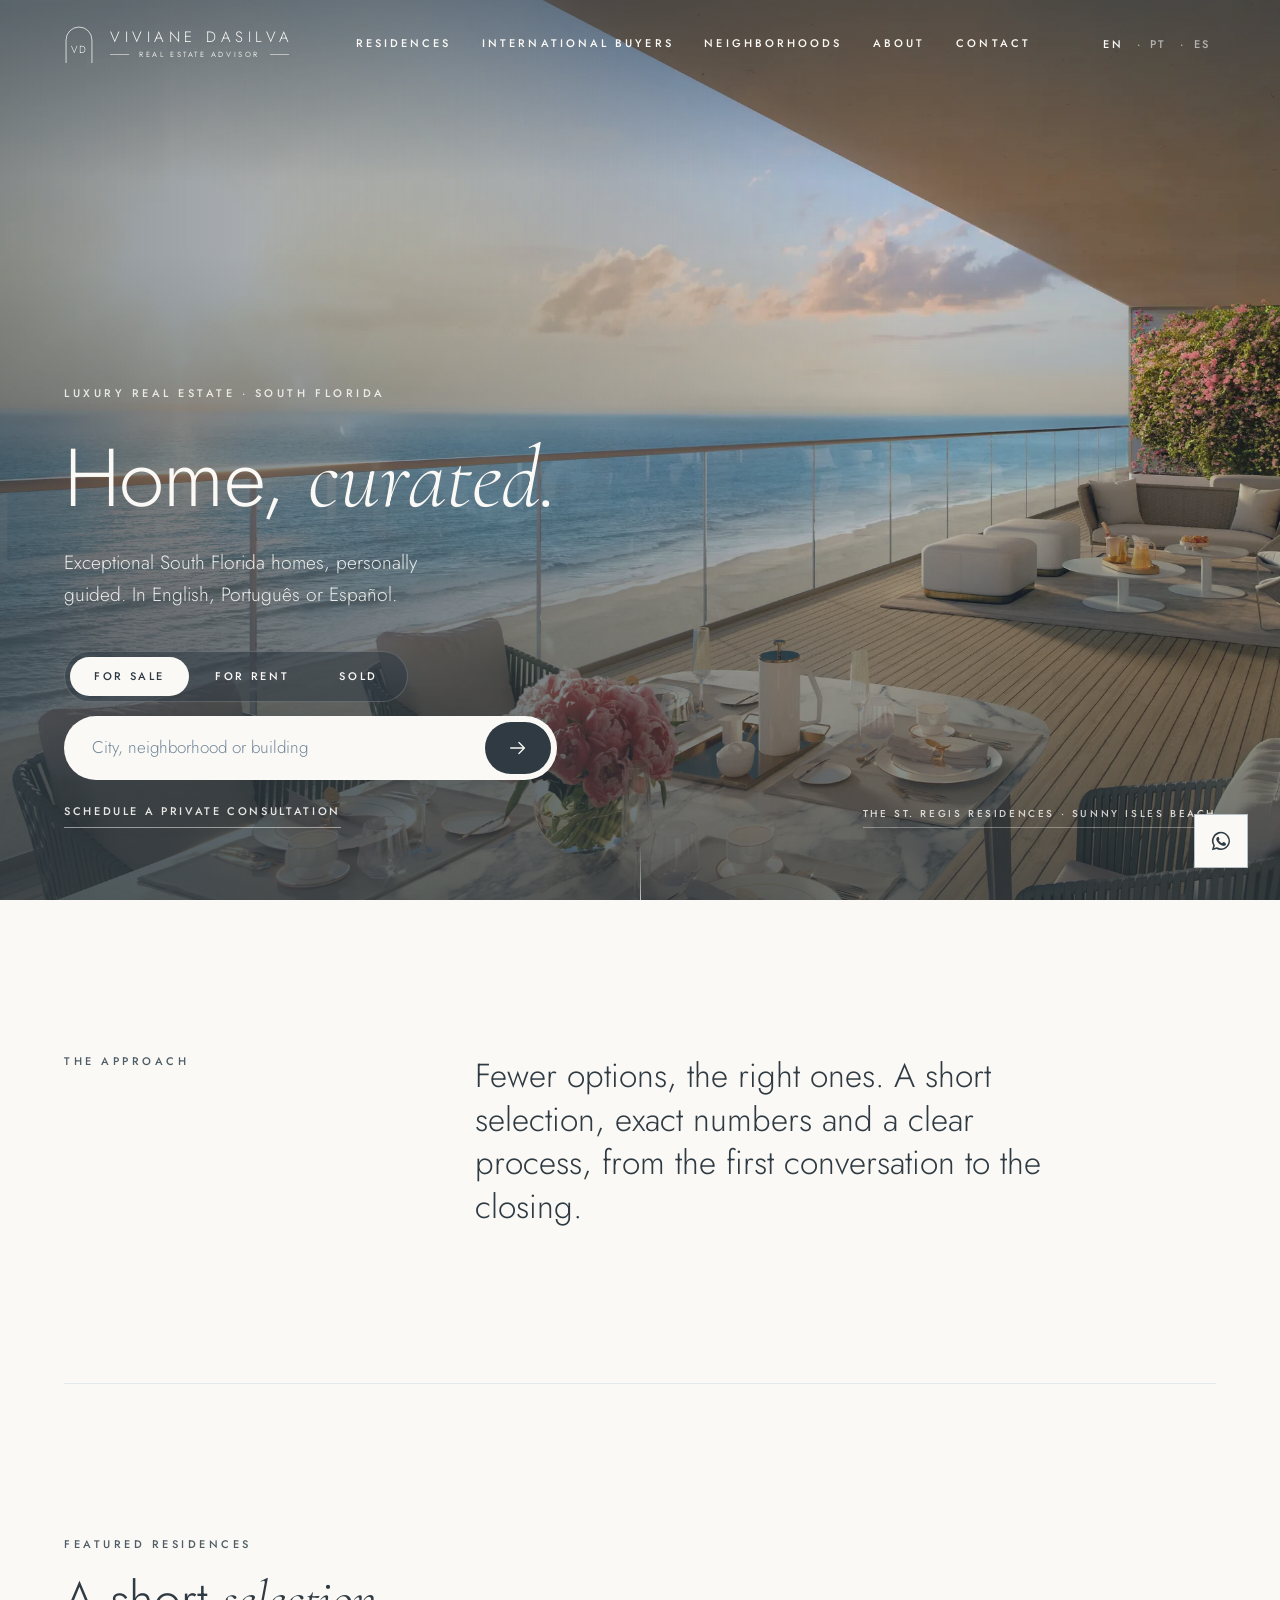
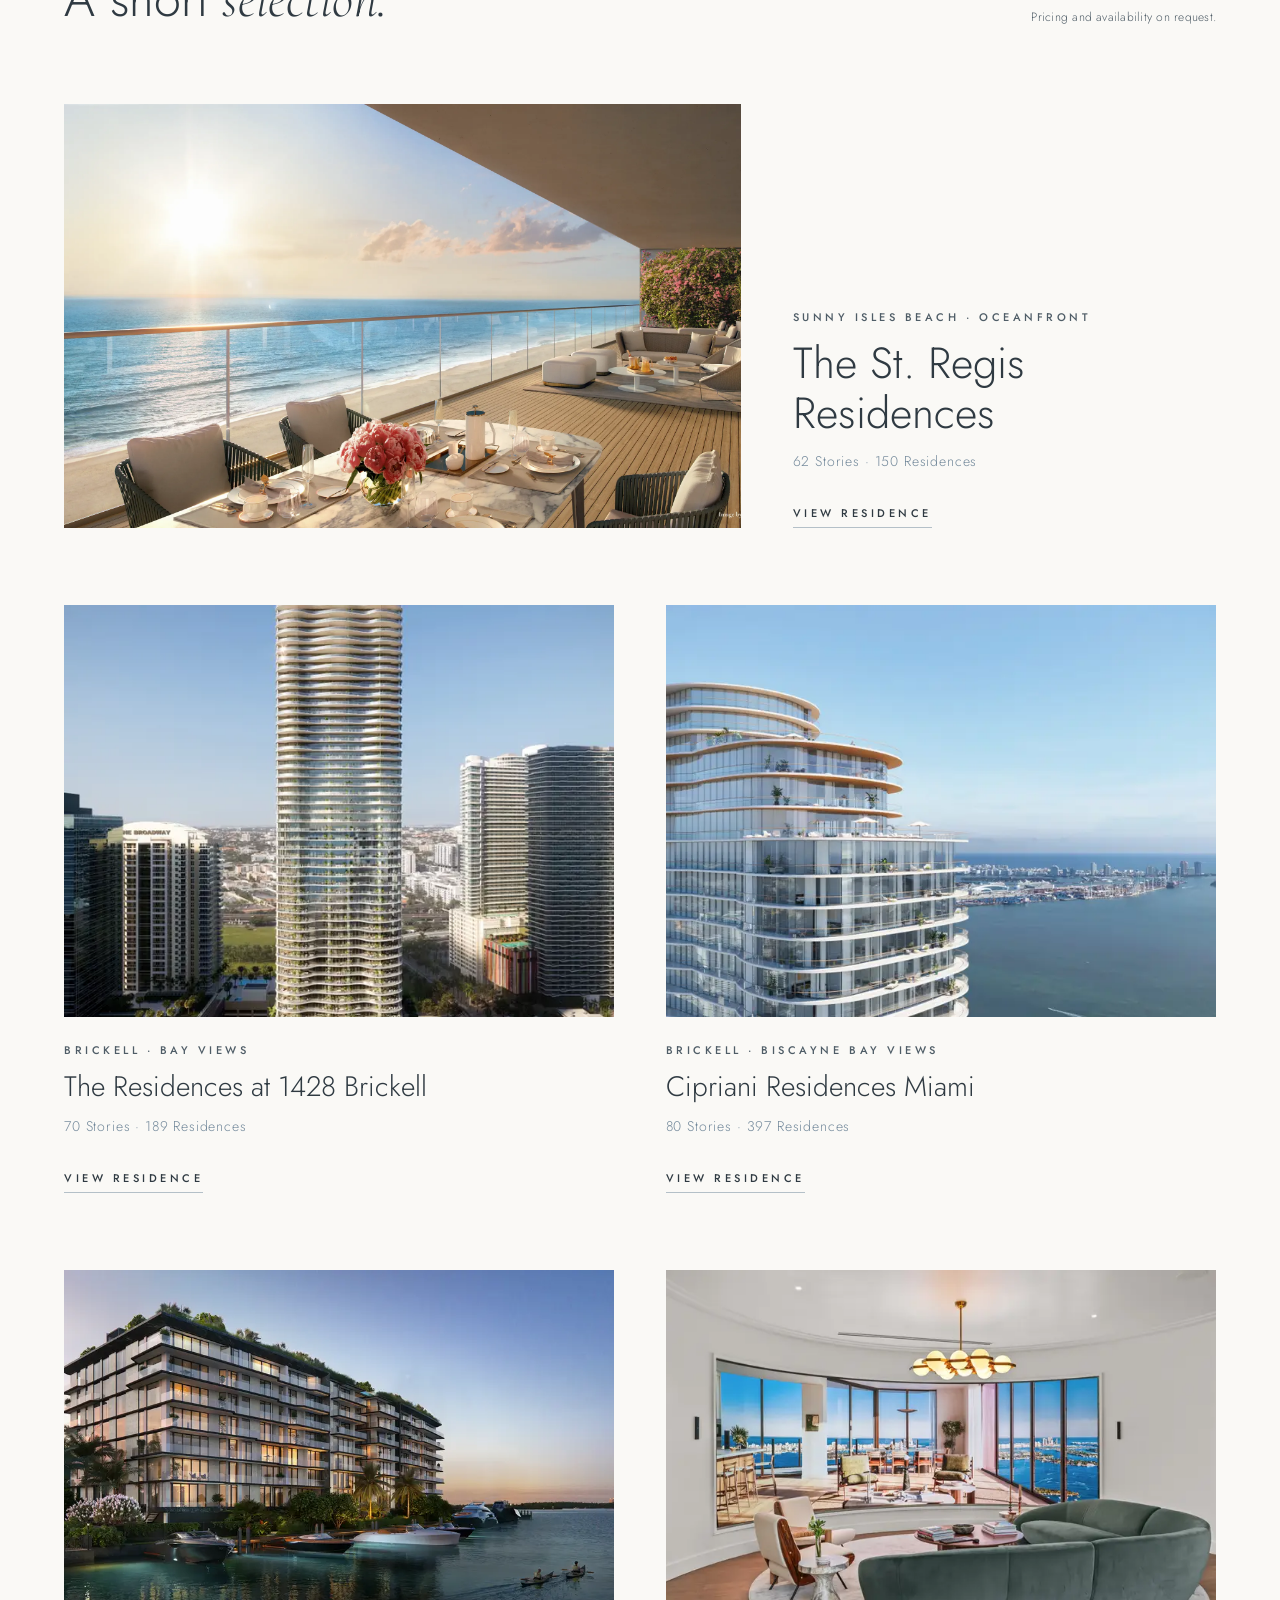
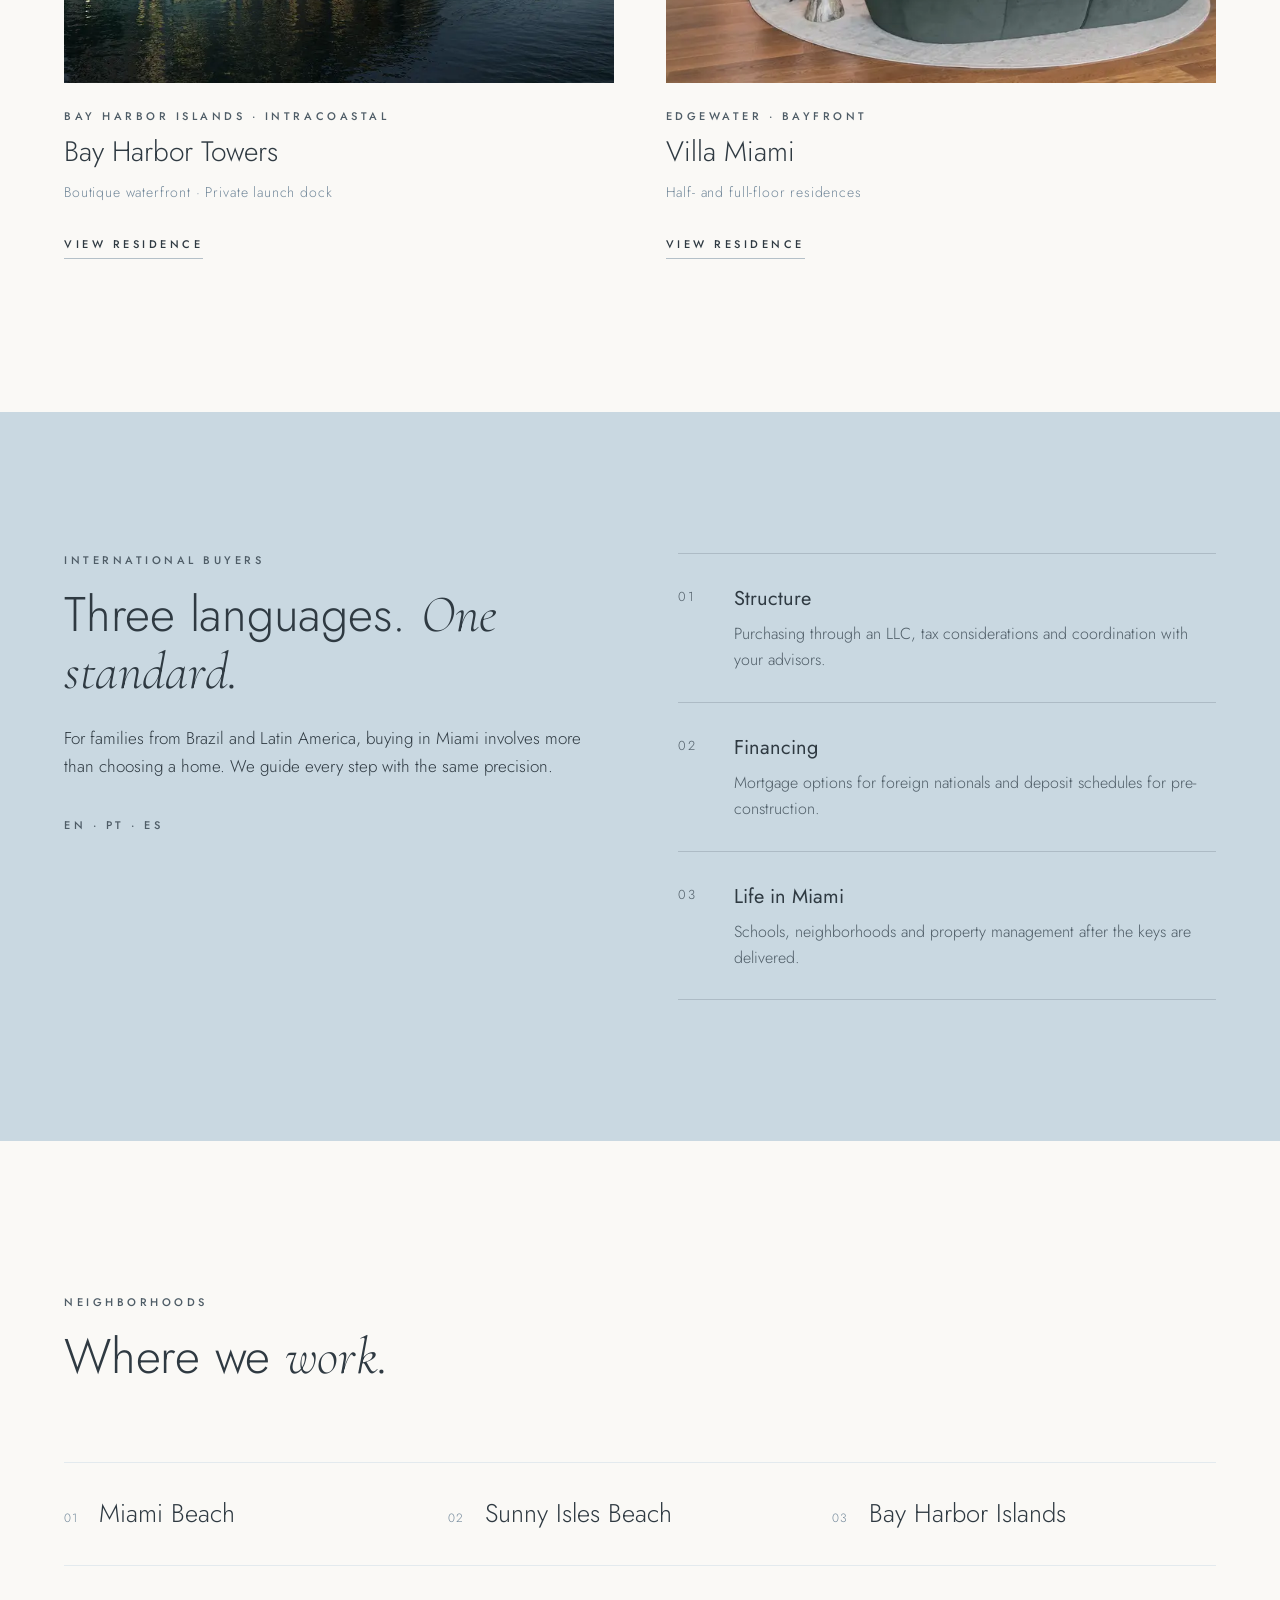
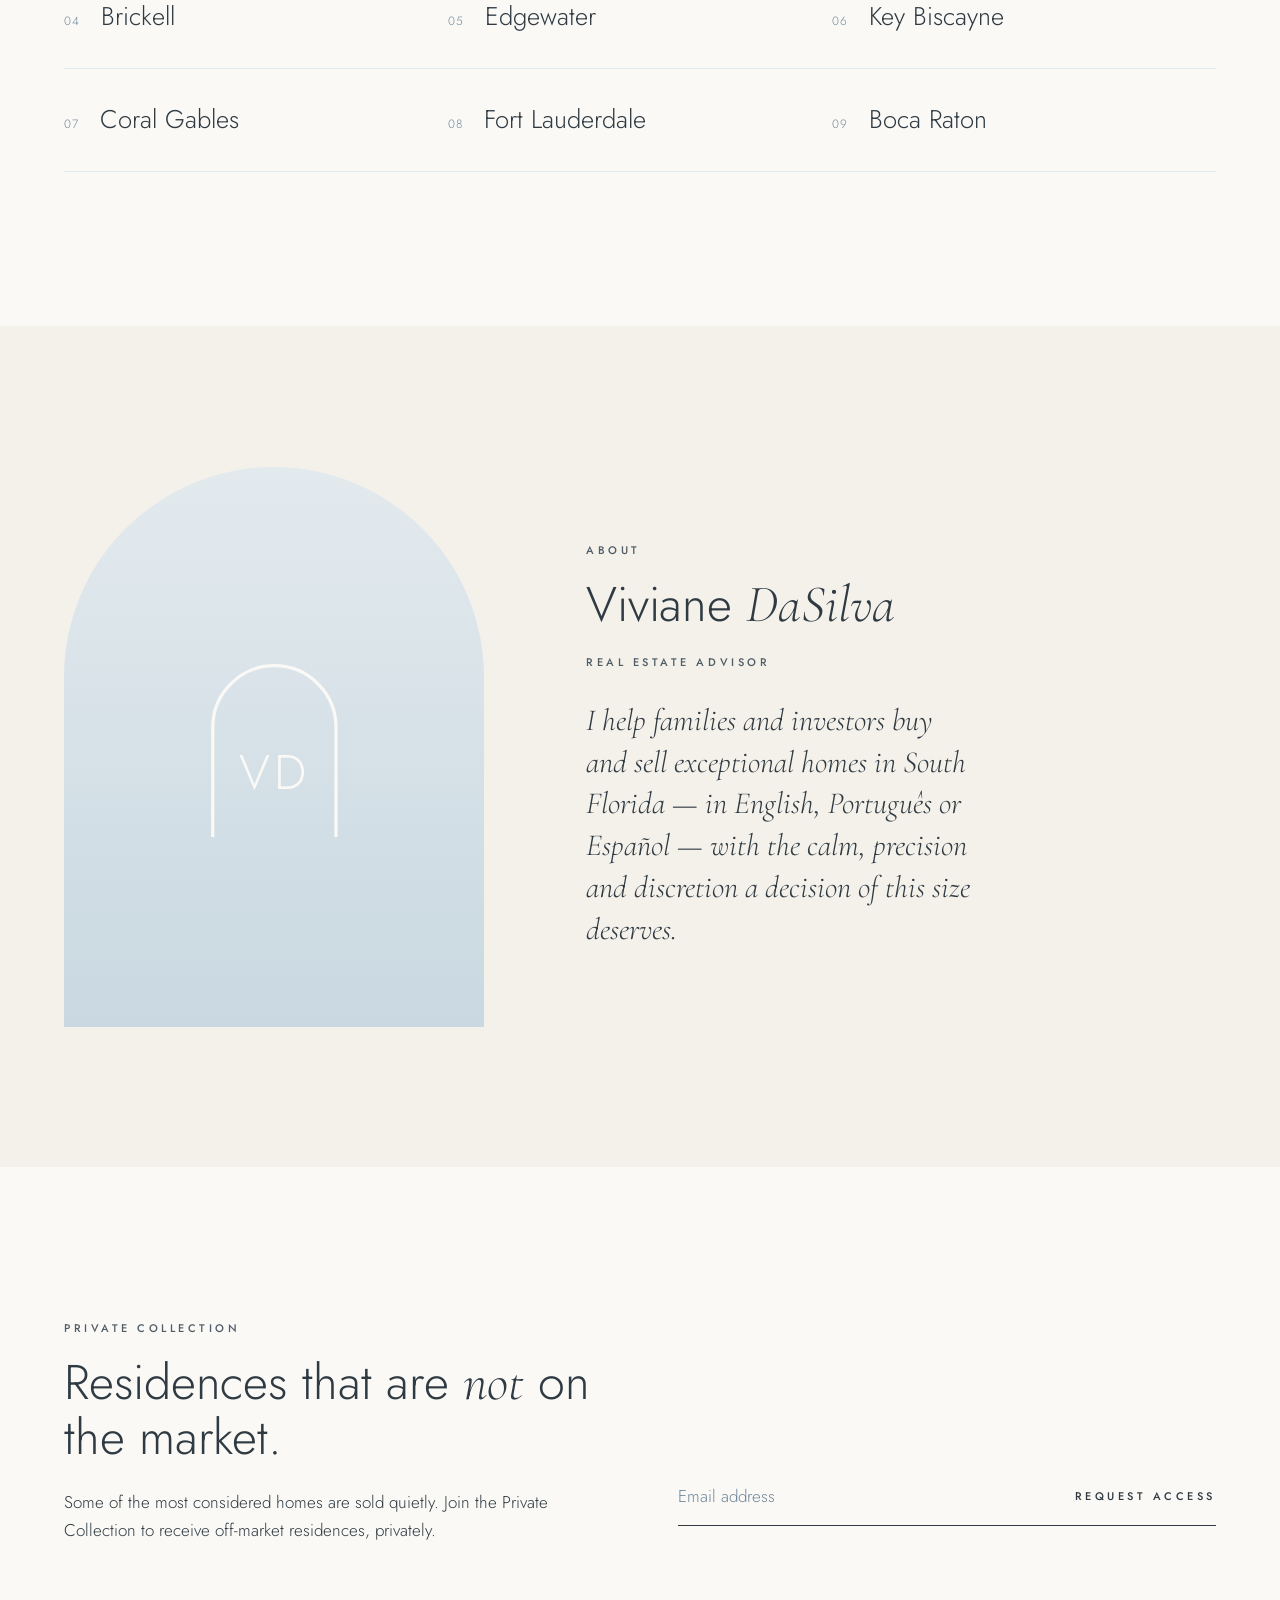
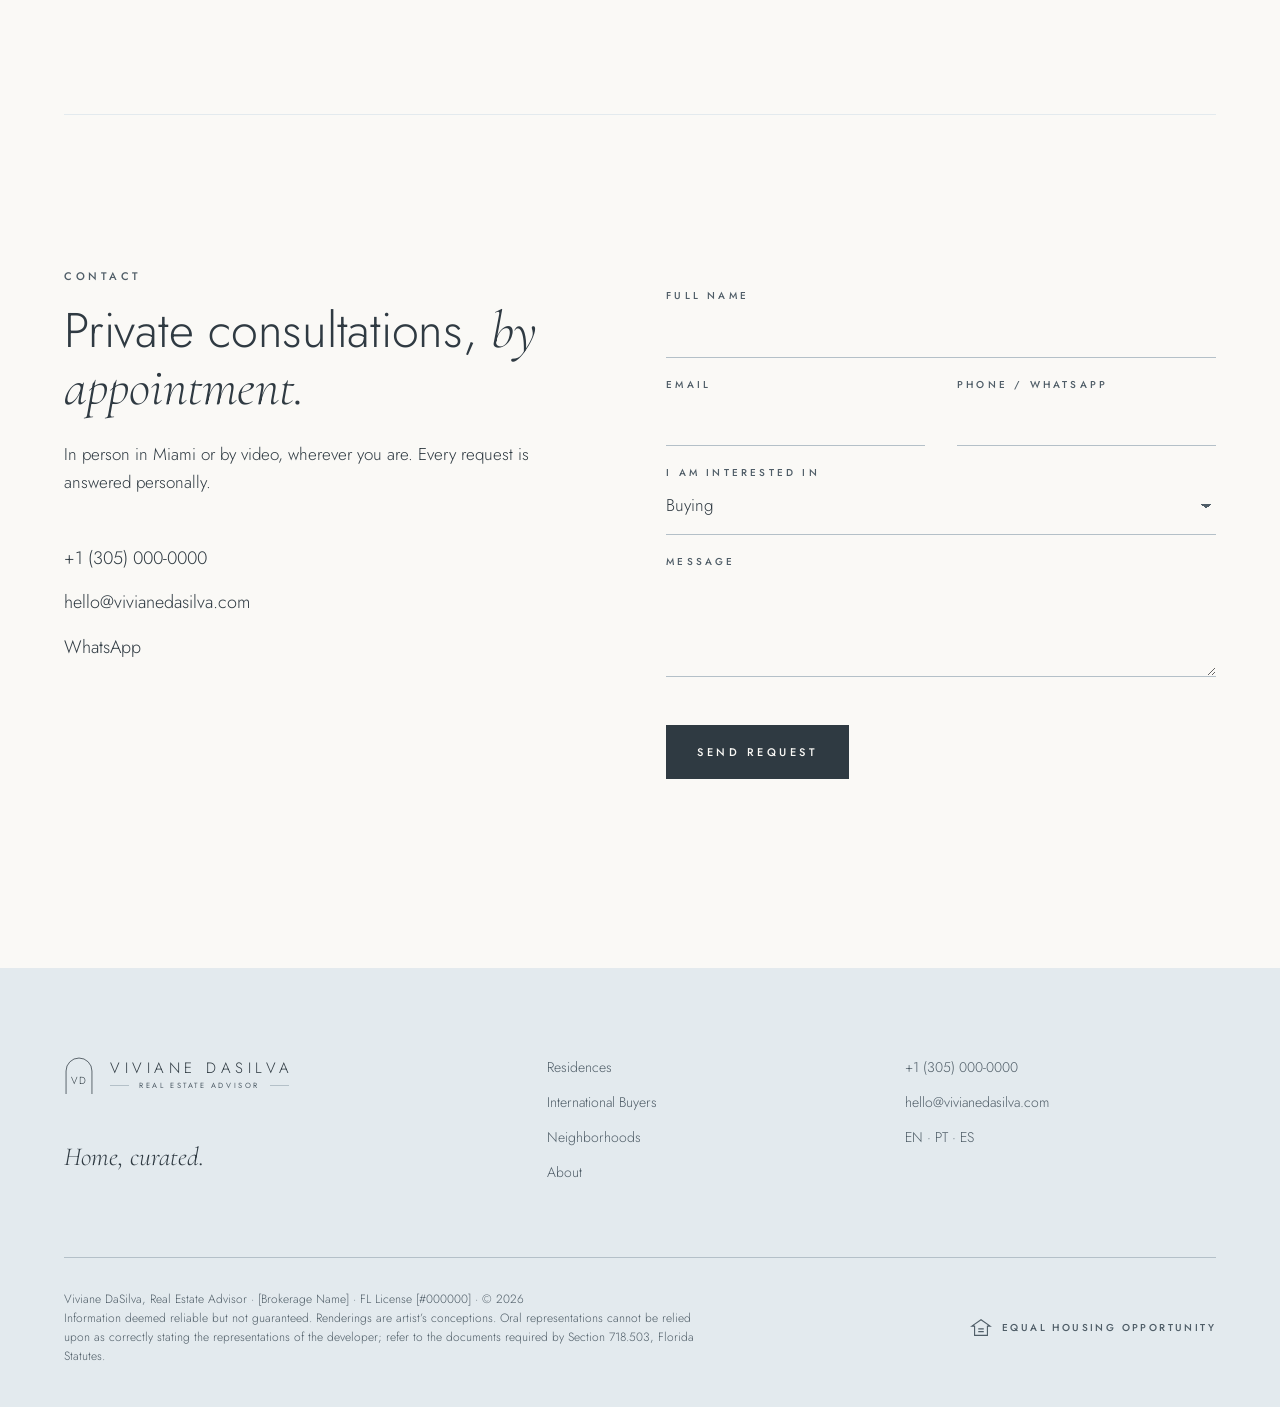
==== commit af378cc5: "Adiciona busca de imóveis no hero Abas À venda / Para alugar / Vendidos, campo com sugestões e botão" ====
--- a/index.html
+++ b/index.html
@@ -47,10 +47,22 @@
         <p class="label" data-i18n="hero.eyebrow">Luxury Real Estate · South Florida</p>
         <h1 class="display" data-i18n-html="hero.title">Home, <em>curated.</em></h1>
         <p class="lede" data-i18n="hero.lede">Exceptional South Florida homes, personally guided.</p>
-        <div class="hero__actions">
-          <a class="btn btn--light-solid" href="#residences" data-i18n="hero.cta">View residences</a>
-          <a class="btn btn--light" href="#contact" data-i18n="cta.consult">Schedule a private consultation</a>
-        </div>
+        <form class="hero-search" role="search" data-search data-i18n-aria="search.label" aria-label="Search residences">
+          <div class="hero-search__tabs" role="group" data-i18n-aria="search.label" aria-label="Search residences">
+            <button type="button" data-type="sale" aria-pressed="true" data-i18n="search.sale">For sale</button>
+            <button type="button" data-type="rent" aria-pressed="false" data-i18n="search.rent">For rent</button>
+            <button type="button" data-type="sold" aria-pressed="false" data-i18n="search.sold">Sold</button>
+          </div>
+          <div class="hero-search__bar">
+            <label class="sr-only" for="hero-q" data-i18n="search.label">Search residences</label>
+            <input id="hero-q" name="q" type="search" list="search-suggest" autocomplete="off" enterkeyhint="search" data-i18n-ph="search.ph" placeholder="City, neighborhood or building">
+            <datalist id="search-suggest"></datalist>
+            <button class="hero-search__go" type="submit" data-i18n-aria="search.submit" aria-label="Search">
+              <svg viewBox="0 0 24 24" aria-hidden="true"><path d="M4 12h15M13 6l6 6-6 6" fill="none" stroke="currentColor" stroke-width="1.4" stroke-linecap="round" stroke-linejoin="round"/></svg>
+            </button>
+          </div>
+        </form>
+        <a class="hero__consult" href="#contact" data-i18n="cta.consult">Schedule a private consultation</a>
       </div>
       <a class="hero__credit" href="residence.html?id=st-regis-sunny-isles" data-keep-lang>The St. Regis Residences · Sunny Isles Beach</a>
     </div>
@@ -77,6 +89,7 @@
         </div>
         <p class="fine" data-i18n="featured.note"></p>
       </div>
+      <div class="search-summary" id="search-summary" role="status" aria-live="polite" hidden></div>
       <div class="grid" id="residences-grid"></div>
     </div>
   </section>
--- a/assets/css/style.css
+++ b/assets/css/style.css
@@ -157,6 +157,53 @@
 .hero__credit:hover { color: var(--off-white); border-color: var(--off-white); }
 .hero__scroll { position: absolute; left: 50%; bottom: 0; width: 1px; height: 56px; background: linear-gradient(rgba(250, 249, 246, 0), rgba(250, 249, 246, .7)); }
 @keyframes rise { from { opacity: 0; transform: translateY(20px); } to { opacity: 1; transform: none; } }
+/* Hero search */
+.hero-search { margin-top: 40px; max-width: 600px; }
+.hero-search__tabs {
+  display: inline-flex; gap: 2px; padding: 5px; margin-bottom: 14px; border-radius: 999px;
+  background: rgba(47, 58, 66, .55); border: 1px solid rgba(250, 249, 246, .18);
+  -webkit-backdrop-filter: blur(10px); backdrop-filter: blur(10px);
+}
+.hero-search__tabs button {
+  font: 500 11px/1 var(--sans); letter-spacing: .24em; text-transform: uppercase;
+  padding: 14px 24px; border-radius: 999px; color: var(--off-white);
+  transition: background .4s var(--ease), color .4s var(--ease);
+}
+.hero-search__tabs button:hover { background: rgba(250, 249, 246, .12); }
+.hero-search__tabs button[aria-pressed="true"] { background: var(--off-white); color: var(--deep); }
+.hero-search__bar {
+  display: flex; align-items: center; gap: 12px; padding: 6px 6px 6px 28px; border-radius: 999px;
+  background: var(--off-white); box-shadow: 0 14px 40px rgba(47, 58, 66, .28);
+}
+.hero-search__bar input { flex: 1; min-width: 0; border: 0; padding: 14px 0; font-size: 17px; color: var(--deep); }
+.hero-search__bar input::-webkit-search-cancel-button { -webkit-appearance: none; appearance: none; }
+.hero-search__bar input::-webkit-calendar-picker-indicator { display: none !important; }
+.hero-search__go {
+  flex: none; width: 66px; height: 52px; border-radius: 999px; display: grid; place-items: center;
+  background: var(--deep); color: var(--off-white); transition: background .3s var(--ease);
+}
+.hero-search__go:hover { background: var(--slate); }
+.hero-search__go svg { width: 22px; height: 22px; }
+.hero__consult {
+  display: inline-block; margin-top: 24px; padding-bottom: 8px;
+  font: 500 11px/1.4 var(--sans); letter-spacing: .24em; text-transform: uppercase;
+  color: rgba(250, 249, 246, .9); border-bottom: 1px solid rgba(250, 249, 246, .5); transition: color .3s, border-color .3s;
+}
+.hero__consult:hover { color: var(--off-white); border-color: var(--off-white); }
+
+/* Search results */
+.search-summary {
+  display: flex; justify-content: space-between; align-items: center; gap: 16px 32px; flex-wrap: wrap;
+  padding: 20px 0; margin: calc(clamp(48px, 6vw, 80px) * -.5) 0 clamp(40px, 5vw, 64px);
+  border-top: 1px solid var(--mist); border-bottom: 1px solid var(--mist);
+}
+.search-summary[hidden] { display: none; }
+.search-summary p { margin: 0; color: var(--slate); font-size: 16px; }
+.search-summary strong { font-weight: 400; color: var(--deep); }
+.search-empty { grid-column: 1 / -1; display: grid; gap: 32px; justify-items: start; padding: clamp(24px, 4vw, 48px) 0; }
+.search-empty p { margin: 0; font-size: clamp(22px, 2.2vw, 30px); line-height: 1.32; max-width: 32ch; }
+.search-empty__actions { display: flex; gap: 14px; flex-wrap: wrap; }
+
 .btn--light { border-color: rgba(250, 249, 246, .7); color: var(--off-white); }
 .btn--light:hover { background: var(--off-white); color: var(--deep); border-color: var(--off-white); }
 .btn--light-solid { background: var(--off-white); border-color: var(--off-white); color: var(--deep); }
@@ -353,13 +400,14 @@
   .hero .label { font-size: 10px; letter-spacing: .24em; margin-bottom: 20px; }
   .hero .display { font-size: clamp(42px, 12vw, 56px); line-height: 1.04; }
   .hero .lede { font-size: 16px; line-height: 1.6; margin-top: 18px; max-width: 30ch; }
-  .hero__actions { flex-direction: column; align-items: stretch; gap: 0; margin-top: 32px; }
-  .hero__actions .btn--light-solid { width: 100%; min-height: 56px; }
-  .hero__actions .btn--light {
-    align-self: flex-start; min-height: 0; padding: 0 0 8px; margin-top: 24px;
-    border: 0; border-bottom: 1px solid rgba(250, 249, 246, .5); letter-spacing: .24em;
-  }
-  .hero__actions .btn--light:hover { background: none; color: var(--off-white); border-color: var(--off-white); }
+  .hero-search { margin-top: 28px; max-width: none; }
+  .hero-search__tabs { display: flex; margin-bottom: 12px; }
+  .hero-search__tabs button { flex: 1 1 0; min-width: 0; padding: 14px 4px; font-size: 10px; letter-spacing: .14em; white-space: nowrap; }
+  .hero-search__bar { padding-left: 20px; gap: 8px; }
+  .hero-search__bar input { font-size: 16px; }
+  .hero-search__go { width: 56px; height: 48px; }
+  .search-empty__actions { width: 100%; }
+  .search-empty__actions .btn { flex: 1 1 100%; }
   body.on-hero:not(.past-hero) .wa { opacity: 0; visibility: hidden; transform: translateY(8px); }
   .wa { transition: opacity .4s var(--ease), visibility .4s, transform .4s var(--ease), background .4s var(--ease), color .4s var(--ease); }
   .grid { grid-template-columns: 1fr; }
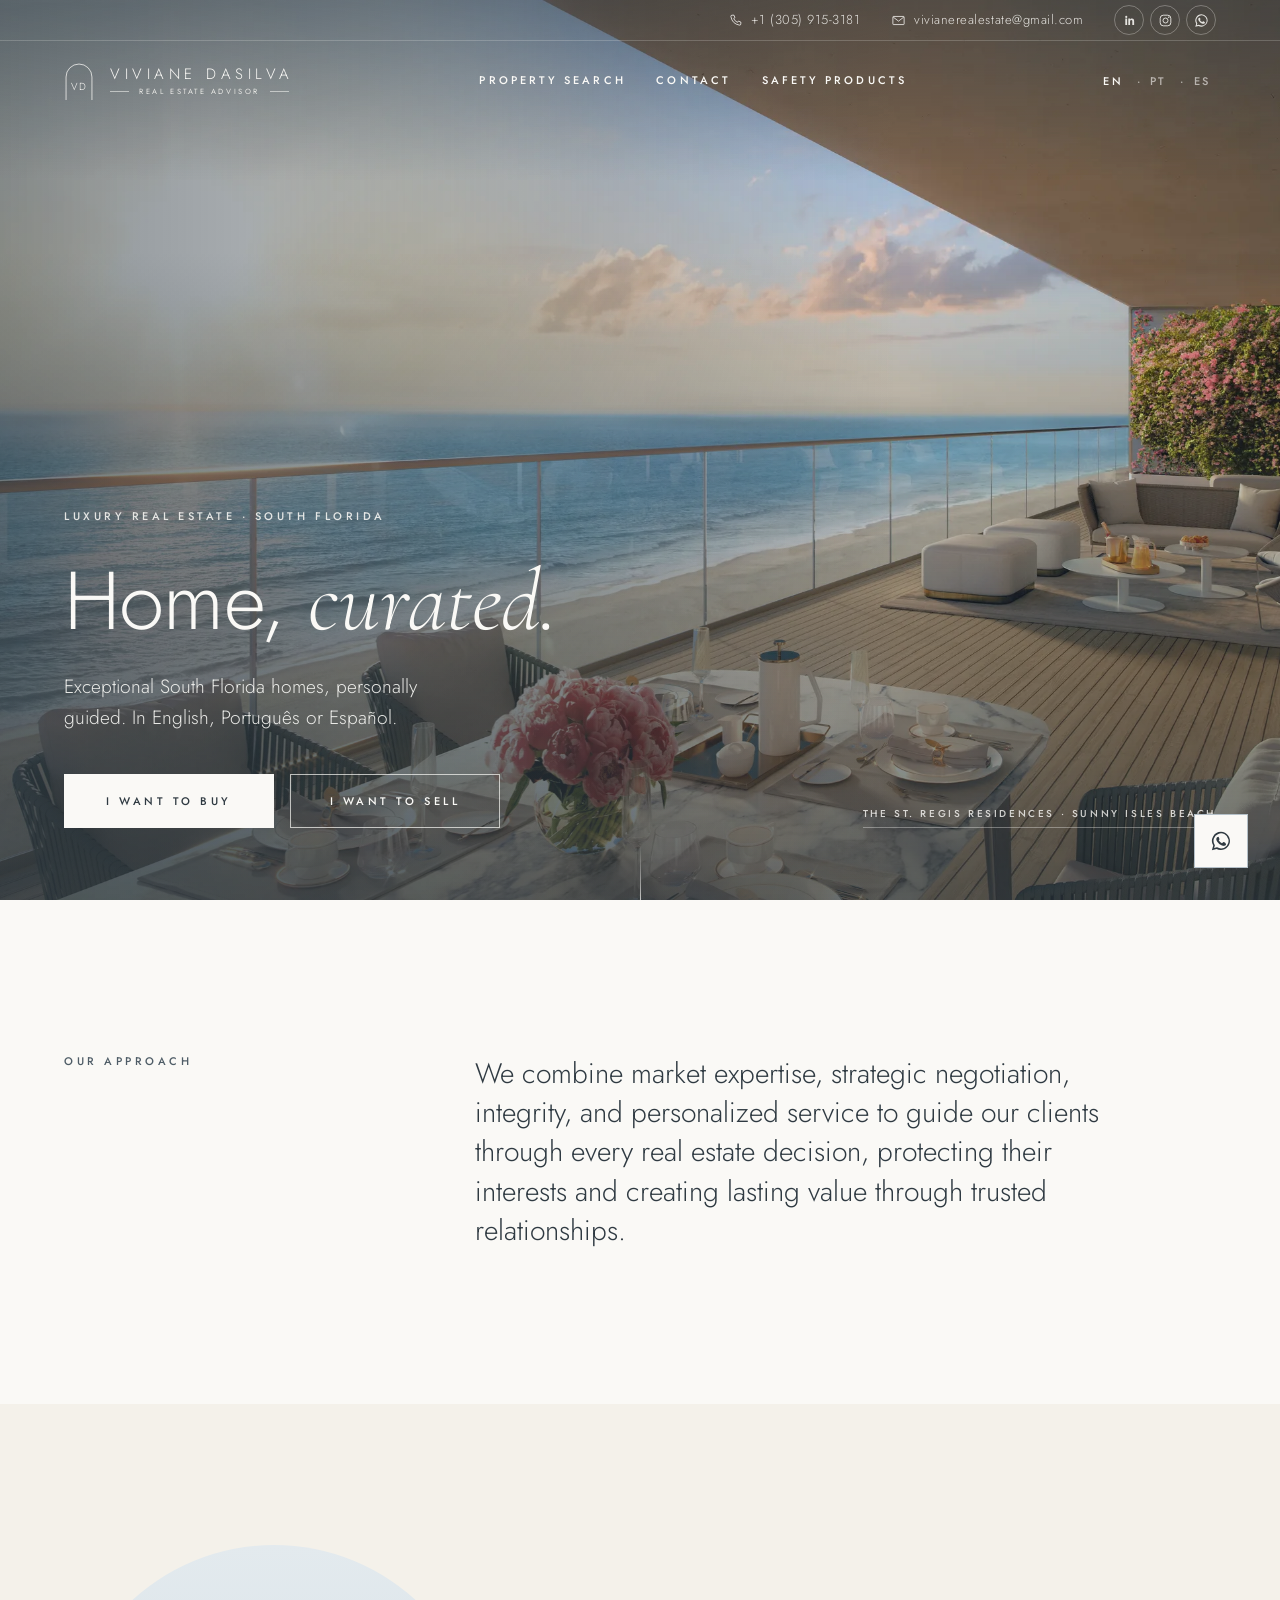
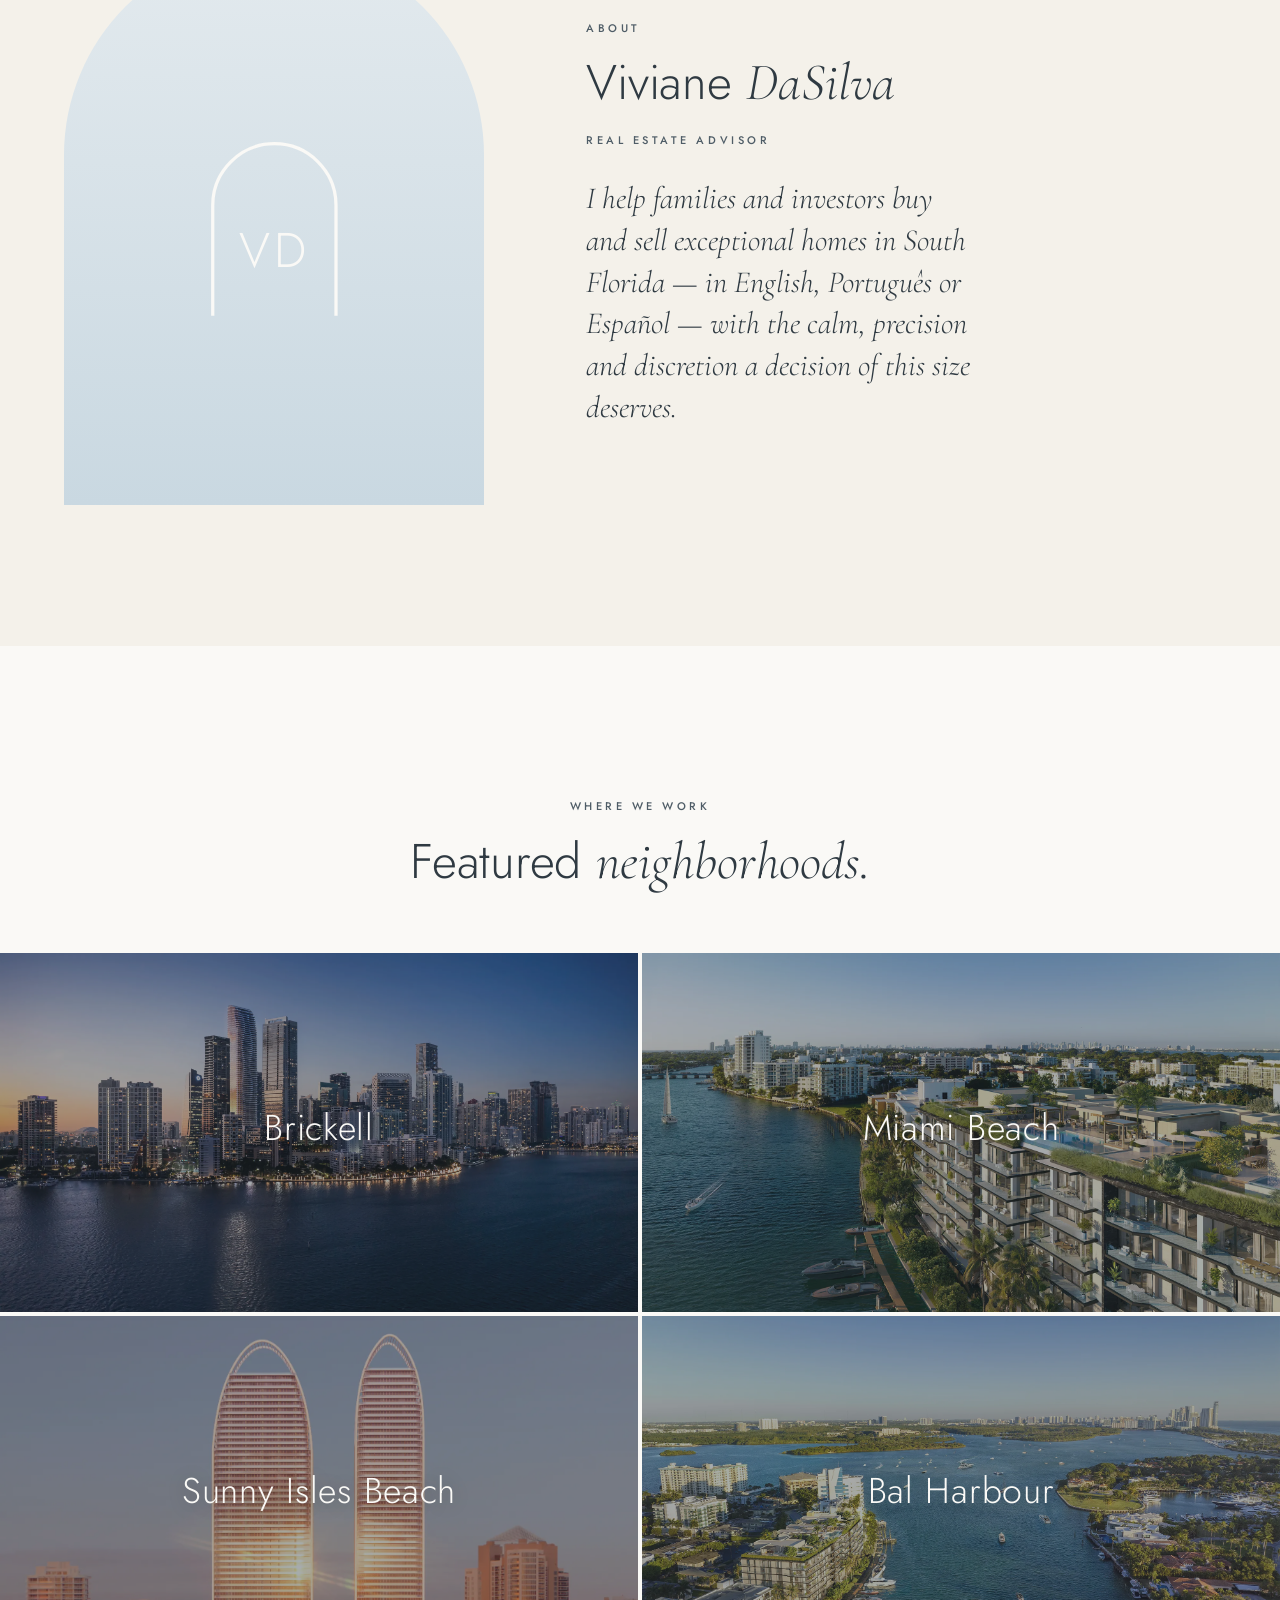
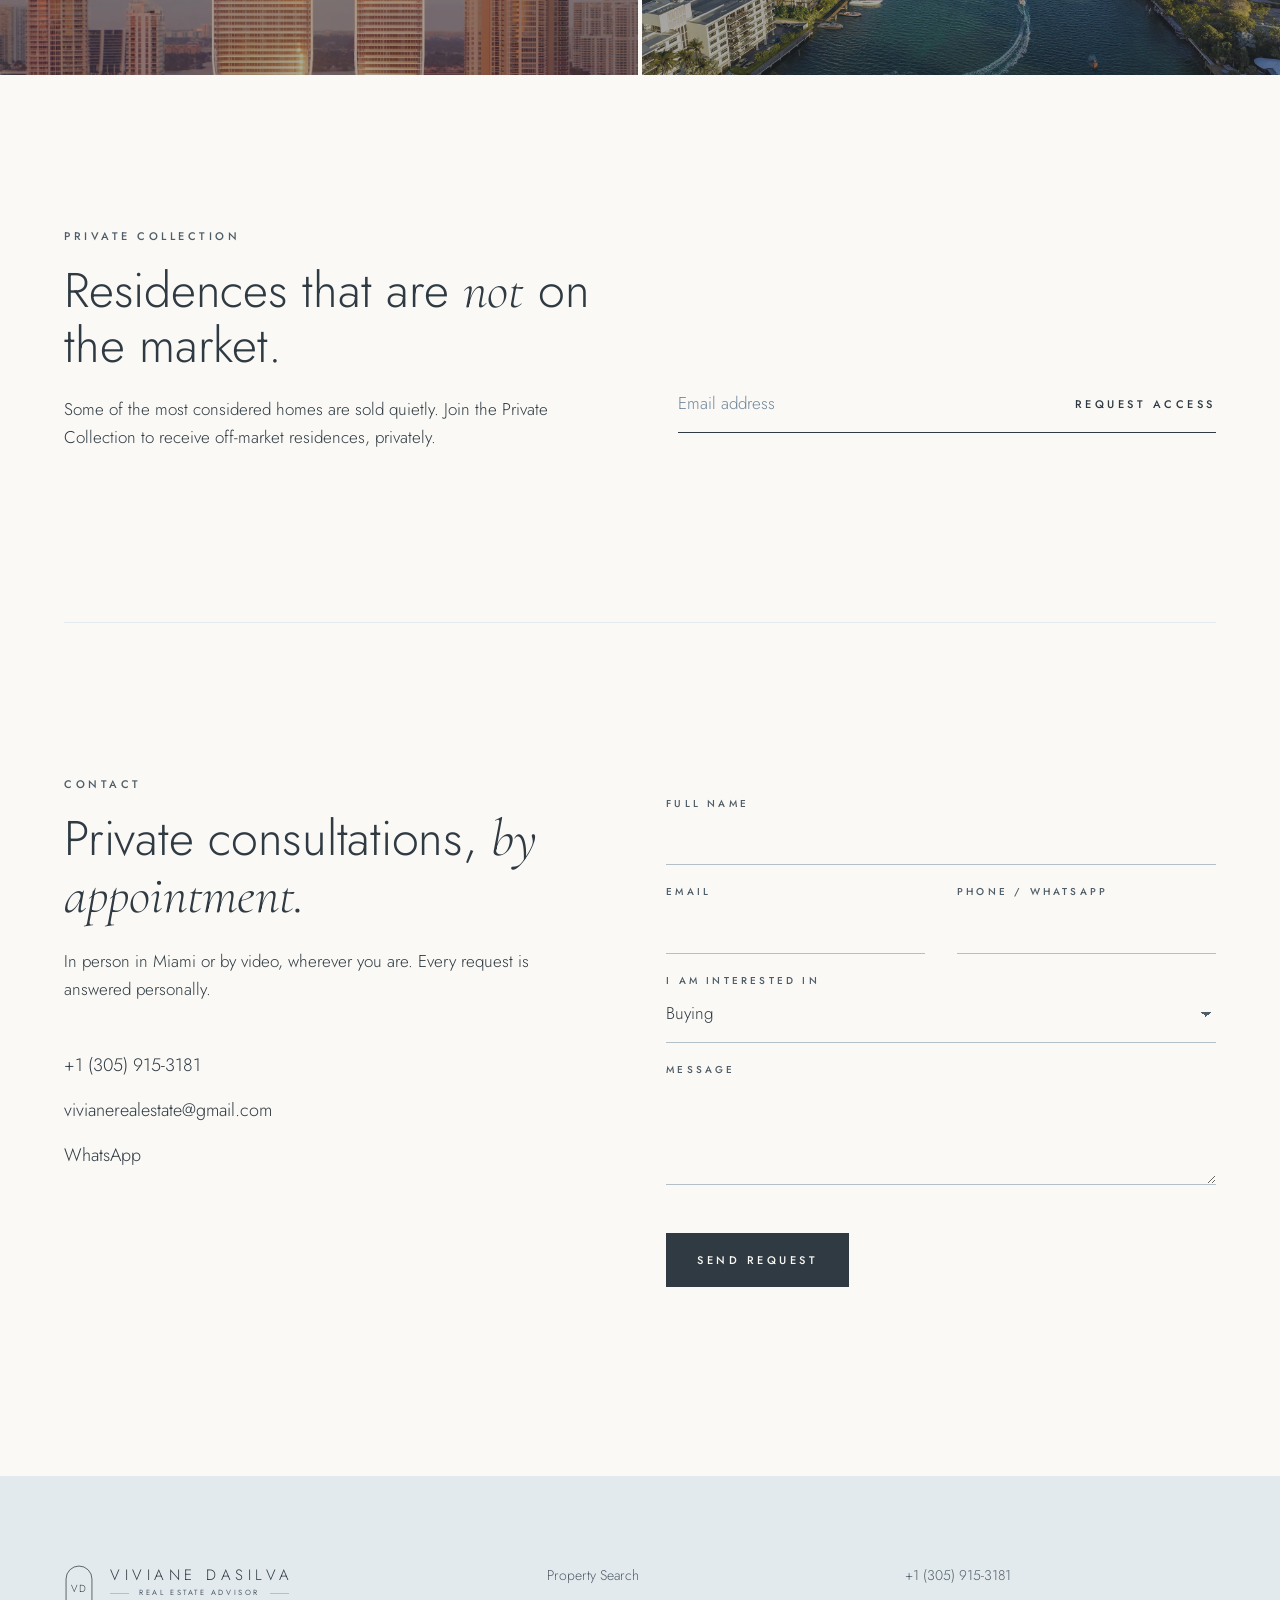
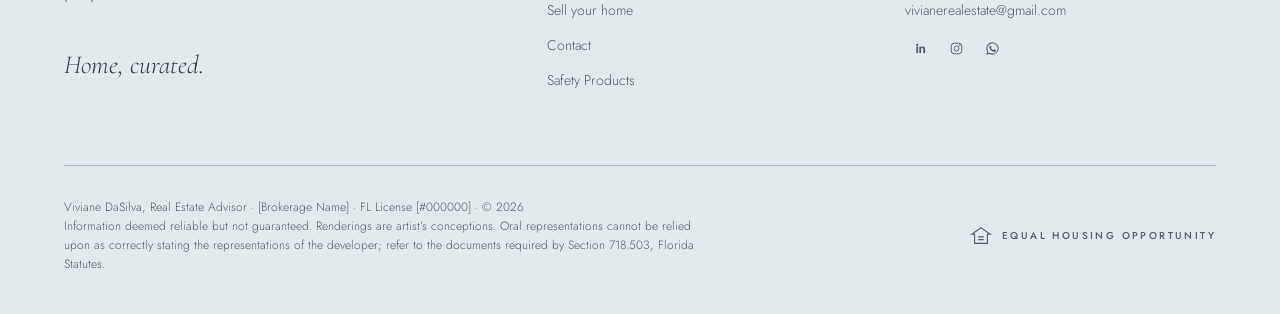
==== commit b160803c: "Novo header, páginas de busca, venda, contato e Safety Products - Header com telefone, e-mail, Linke" ====
--- a/index.html
+++ b/index.html
@@ -16,26 +16,9 @@
   <link rel="preload" as="image" href="assets/img/st-regis-sunny-isles/terrace.webp">
   <link rel="stylesheet" href="assets/css/style.css">
 </head>
-<body class="on-hero">
+<body class="on-hero" data-page="home">
 
-<header class="site-header">
-  <div class="container header-inner">
-    <a class="logo" href="#top" data-logo aria-label="Viviane DaSilva — Real Estate Advisor"></a>
-    <nav class="nav" aria-label="Primary">
-      <a href="#residences" data-i18n="nav.residences">Residences</a>
-      <a href="#buyers" data-i18n="nav.buyers">International Buyers</a>
-      <a href="#neighborhoods" data-i18n="nav.neighborhoods">Neighborhoods</a>
-      <a href="#about" data-i18n="nav.about">About</a>
-      <a href="#contact" data-i18n="nav.contact">Contact</a>
-    </nav>
-    <div class="header-tools">
-      <div class="lang" role="group" aria-label="Language">
-        <button data-lang="en" aria-pressed="true">EN</button><button data-lang="pt" aria-pressed="false">PT</button><button data-lang="es" aria-pressed="false">ES</button>
-      </div>
-      <button class="menu-btn" aria-label="Menu" aria-expanded="false"><span></span><span></span></button>
-    </div>
-  </div>
-</header>
+<header class="site-header"></header>
 
 <main id="top">
   <!-- Hero -->
@@ -47,22 +30,10 @@
         <p class="label" data-i18n="hero.eyebrow">Luxury Real Estate · South Florida</p>
         <h1 class="display" data-i18n-html="hero.title">Home, <em>curated.</em></h1>
         <p class="lede" data-i18n="hero.lede">Exceptional South Florida homes, personally guided.</p>
-        <form class="hero-search" role="search" data-search data-i18n-aria="search.label" aria-label="Search residences">
-          <div class="hero-search__tabs" role="group" data-i18n-aria="search.label" aria-label="Search residences">
-            <button type="button" data-type="sale" aria-pressed="true" data-i18n="search.sale">For sale</button>
-            <button type="button" data-type="rent" aria-pressed="false" data-i18n="search.rent">For rent</button>
-            <button type="button" data-type="sold" aria-pressed="false" data-i18n="search.sold">Sold</button>
-          </div>
-          <div class="hero-search__bar">
-            <label class="sr-only" for="hero-q" data-i18n="search.label">Search residences</label>
-            <input id="hero-q" name="q" type="search" list="search-suggest" autocomplete="off" enterkeyhint="search" data-i18n-ph="search.ph" placeholder="City, neighborhood or building">
-            <datalist id="search-suggest"></datalist>
-            <button class="hero-search__go" type="submit" data-i18n-aria="search.submit" aria-label="Search">
-              <svg viewBox="0 0 24 24" aria-hidden="true"><path d="M4 12h15M13 6l6 6-6 6" fill="none" stroke="currentColor" stroke-width="1.4" stroke-linecap="round" stroke-linejoin="round"/></svg>
-            </button>
-          </div>
-        </form>
-        <a class="hero__consult" href="#contact" data-i18n="cta.consult">Schedule a private consultation</a>
+        <div class="hero__actions">
+          <a class="btn btn--light-solid" href="search.html?type=sale" data-keep-lang data-i18n="hero.buy">I want to buy</a>
+          <a class="btn btn--light" href="sell.html" data-keep-lang data-i18n="hero.sell">I want to sell</a>
+        </div>
       </div>
       <a class="hero__credit" href="residence.html?id=st-regis-sunny-isles" data-keep-lang>The St. Regis Residences · Sunny Isles Beach</a>
     </div>
@@ -72,64 +43,9 @@
   <!-- Intro -->
   <section class="section container">
     <div class="intro reveal">
-      <p class="label" data-i18n="intro.label">The approach</p>
+      <p class="label" data-i18n="intro.label">Our Approach</p>
       <p class="statement" data-i18n="intro.text"></p>
     </div>
-  </section>
-
-  <div class="container"><hr class="rule"></div>
-
-  <!-- Featured residences -->
-  <section class="section" id="residences">
-    <div class="container">
-      <div class="section-head reveal">
-        <div>
-          <p class="label" data-i18n="featured.label">Featured Residences</p>
-          <h2 class="h2" data-i18n-html="featured.title">A short <em>selection.</em></h2>
-        </div>
-        <p class="fine" data-i18n="featured.note"></p>
-      </div>
-      <div class="search-summary" id="search-summary" role="status" aria-live="polite" hidden></div>
-      <div class="grid" id="residences-grid"></div>
-    </div>
-  </section>
-
-  <!-- International buyers (the one Sky band) -->
-  <section class="band band--sky" id="buyers">
-    <div class="container buyers">
-      <div class="reveal">
-        <p class="label" data-i18n="buyers.label">International Buyers</p>
-        <h2 class="h2" data-i18n-html="buyers.title">Three languages. <em>One standard.</em></h2>
-        <p data-i18n="buyers.text"></p>
-        <p class="langs">EN · PT · ES</p>
-      </div>
-      <ul class="pillars reveal">
-        <li><span class="n">01</span><div><h3 data-i18n="buyers.1.t"></h3><p data-i18n="buyers.1.d"></p></div></li>
-        <li><span class="n">02</span><div><h3 data-i18n="buyers.2.t"></h3><p data-i18n="buyers.2.d"></p></div></li>
-        <li><span class="n">03</span><div><h3 data-i18n="buyers.3.t"></h3><p data-i18n="buyers.3.d"></p></div></li>
-      </ul>
-    </div>
-  </section>
-
-  <!-- Neighborhoods -->
-  <section class="section container" id="neighborhoods">
-    <div class="section-head reveal">
-      <div>
-        <p class="label" data-i18n="hoods.label">Neighborhoods</p>
-        <h2 class="h2" data-i18n-html="hoods.title">Where we <em>work.</em></h2>
-      </div>
-    </div>
-    <ul class="hoods reveal">
-      <li><span>01</span>Miami Beach</li>
-      <li><span>02</span>Sunny Isles Beach</li>
-      <li><span>03</span>Bay Harbor Islands</li>
-      <li><span>04</span>Brickell</li>
-      <li><span>05</span>Edgewater</li>
-      <li><span>06</span>Key Biscayne</li>
-      <li><span>07</span>Coral Gables</li>
-      <li><span>08</span>Fort Lauderdale</li>
-      <li><span>09</span>Boca Raton</li>
-    </ul>
   </section>
 
   <!-- About -->
@@ -146,6 +62,29 @@
         <blockquote data-i18n="about.text"></blockquote>
       </div>
     </div>
+  </section>
+
+  <!-- Neighborhoods -->
+  <section class="hoods-section" id="neighborhoods">
+    <div class="container hoods-head reveal">
+      <p class="label" data-i18n="hoods.label">Where we work</p>
+      <h2 class="h2" data-i18n-html="hoods.title">Featured <em>neighborhoods.</em></h2>
+    </div>
+    <ul class="hoods">
+      <li><a class="hood" href="search.html?q=Brickell" data-keep-lang>
+        <img src="assets/img/1428-brickell/bay.webp" alt="" loading="lazy" decoding="async">
+        <span class="hood__name">Brickell</span></a></li>
+      <!-- TODO: temporary photo (Bay Harbor waterfront) — replace with a Miami Beach photo -->
+      <li><a class="hood" href="search.html?q=Miami%20Beach" data-keep-lang>
+        <img src="assets/img/bay-harbor-towers/rooftop.webp" alt="" loading="lazy" decoding="async">
+        <span class="hood__name">Miami Beach</span></a></li>
+      <li><a class="hood" href="search.html?q=Sunny%20Isles%20Beach" data-keep-lang>
+        <img src="assets/img/st-regis-sunny-isles/hero.webp" alt="" loading="lazy" decoding="async" style="object-position: 50% 22%">
+        <span class="hood__name">Sunny Isles Beach</span></a></li>
+      <li><a class="hood" href="search.html?q=Bal%20Harbour" data-keep-lang>
+        <img src="assets/img/bay-harbor-towers/aerial.webp" alt="" loading="lazy" decoding="async">
+        <span class="hood__name">Bal Harbour</span></a></li>
+    </ul>
   </section>
 
   <!-- Private Collection -->
@@ -206,31 +145,7 @@
   </section>
 </main>
 
-<footer class="site-footer">
-  <div class="container">
-    <div class="footer-top">
-      <div>
-        <a class="logo" href="#top" data-logo aria-label="Viviane DaSilva"></a>
-        <p><em data-i18n="footer.tagline">Home, curated.</em></p>
-      </div>
-      <div class="footer-col">
-        <a href="#residences" data-i18n="nav.residences">Residences</a>
-        <a href="#buyers" data-i18n="nav.buyers">International Buyers</a>
-        <a href="#neighborhoods" data-i18n="nav.neighborhoods">Neighborhoods</a>
-        <a href="#about" data-i18n="nav.about">About</a>
-      </div>
-      <div class="footer-col">
-        <a data-tel href="#"></a>
-        <a data-mail href="#"></a>
-        <span>EN · PT · ES</span>
-      </div>
-    </div>
-    <div class="footer-bottom">
-      <p>Viviane DaSilva, Real Estate Advisor · <span data-brokerage></span> · <span data-license></span> · © <span data-year></span><br><span data-i18n="footer.legal"></span></p>
-      <span class="eho"><svg viewBox="0 0 24 24" aria-hidden="true"><path d="M12 3 2 10h3v10h14V10h3z" fill="none" stroke="currentColor" stroke-width="1.2"/><path d="M9 13h6M9 16h6" stroke="currentColor" stroke-width="1.2"/></svg><span data-i18n="footer.eho">Equal Housing Opportunity</span></span>
-    </div>
-  </div>
-</footer>
+<footer class="site-footer"></footer>
 
 <a class="wa" data-wa href="#" target="_blank" rel="noopener" aria-label="WhatsApp">
   <svg viewBox="0 0 24 24" aria-hidden="true"><path fill="currentColor" d="M12.04 2a9.9 9.9 0 0 0-8.5 15l-1.5 5 5.1-1.4A9.9 9.9 0 1 0 12.04 2Zm0 18.1a8.2 8.2 0 0 1-4.2-1.2l-.3-.2-3 .8.8-2.9-.2-.3a8.2 8.2 0 1 1 6.9 3.8Zm4.5-6.1c-.2-.1-1.5-.7-1.7-.8-.2-.1-.4-.1-.6.1l-.8 1c-.1.2-.3.2-.5.1a6.7 6.7 0 0 1-3.3-2.9c-.3-.4.2-.4.7-1.4.1-.2 0-.3 0-.4l-.8-1.8c-.2-.5-.4-.4-.6-.4h-.5a1 1 0 0 0-.7.3 3 3 0 0 0-.9 2.2 5.2 5.2 0 0 0 1.1 2.7 11.8 11.8 0 0 0 4.5 4c1.7.7 2.3.8 3.2.6.5-.1 1.5-.6 1.7-1.2.2-.6.2-1.1.2-1.2-.1-.1-.3-.2-.5-.3Z"/></svg>
--- a/assets/css/style.css
+++ b/assets/css/style.css
@@ -13,6 +13,9 @@
   --gutter: clamp(20px, 5vw, 72px);
   --max: 1320px;
   --ease: cubic-bezier(.2, .7, .1, 1);
+  --topbar-h: 40px;
+  --nav-h: 80px;
+  --header-h: calc(var(--topbar-h) + var(--nav-h));
 }
 
 *, *::before, *::after { box-sizing: border-box; }
@@ -111,7 +114,17 @@
   -webkit-backdrop-filter: blur(10px); backdrop-filter: blur(10px);
   border-color: var(--mist);
 }
-.header-inner { display: flex; align-items: center; justify-content: space-between; height: 88px; gap: 32px; }
+.header-inner { display: flex; align-items: center; justify-content: space-between; height: var(--nav-h); gap: 32px; }
+.topbar { border-bottom: 1px solid var(--mist); transition: border-color .5s var(--ease); }
+.topbar__inner { display: flex; align-items: center; justify-content: flex-end; gap: clamp(16px, 2.4vw, 32px); height: var(--topbar-h); }
+.tb-link { display: inline-flex; align-items: center; gap: 8px; font-size: 13px; letter-spacing: .04em; color: var(--slate); transition: color .3s; }
+.tb-link:hover { color: var(--deep); }
+.tb-link svg { width: 15px; height: 15px; flex: none; }
+.tb-social { display: inline-flex; align-items: center; gap: 6px; }
+.tb-icon { width: 30px; height: 30px; display: grid; place-items: center; border: 1px solid var(--mist); border-radius: 50%; color: var(--slate); transition: color .3s, border-color .3s, background .3s; }
+.tb-icon:hover { color: var(--deep); border-color: var(--silver); }
+.tb-icon svg { width: 15px; height: 15px; }
+.nav a[aria-current="page"] { color: var(--deep); border-color: var(--deep); }
 .nav { display: flex; align-items: center; gap: clamp(20px, 2.4vw, 40px); }
 .nav a {
   font: 500 11px/1 var(--sans); letter-spacing: .28em; text-transform: uppercase; color: var(--slate);
@@ -157,49 +170,8 @@
 .hero__credit:hover { color: var(--off-white); border-color: var(--off-white); }
 .hero__scroll { position: absolute; left: 50%; bottom: 0; width: 1px; height: 56px; background: linear-gradient(rgba(250, 249, 246, 0), rgba(250, 249, 246, .7)); }
 @keyframes rise { from { opacity: 0; transform: translateY(20px); } to { opacity: 1; transform: none; } }
-/* Hero search */
-.hero-search { margin-top: 40px; max-width: 600px; }
-.hero-search__tabs {
-  display: inline-flex; gap: 2px; padding: 5px; margin-bottom: 14px; border-radius: 999px;
-  background: rgba(47, 58, 66, .55); border: 1px solid rgba(250, 249, 246, .18);
-  -webkit-backdrop-filter: blur(10px); backdrop-filter: blur(10px);
-}
-.hero-search__tabs button {
-  font: 500 11px/1 var(--sans); letter-spacing: .24em; text-transform: uppercase;
-  padding: 14px 24px; border-radius: 999px; color: var(--off-white);
-  transition: background .4s var(--ease), color .4s var(--ease);
-}
-.hero-search__tabs button:hover { background: rgba(250, 249, 246, .12); }
-.hero-search__tabs button[aria-pressed="true"] { background: var(--off-white); color: var(--deep); }
-.hero-search__bar {
-  display: flex; align-items: center; gap: 12px; padding: 6px 6px 6px 28px; border-radius: 999px;
-  background: var(--off-white); box-shadow: 0 14px 40px rgba(47, 58, 66, .28);
-}
-.hero-search__bar input { flex: 1; min-width: 0; border: 0; padding: 14px 0; font-size: 17px; color: var(--deep); }
-.hero-search__bar input::-webkit-search-cancel-button { -webkit-appearance: none; appearance: none; }
-.hero-search__bar input::-webkit-calendar-picker-indicator { display: none !important; }
-.hero-search__go {
-  flex: none; width: 66px; height: 52px; border-radius: 999px; display: grid; place-items: center;
-  background: var(--deep); color: var(--off-white); transition: background .3s var(--ease);
-}
-.hero-search__go:hover { background: var(--slate); }
-.hero-search__go svg { width: 22px; height: 22px; }
-.hero__consult {
-  display: inline-block; margin-top: 24px; padding-bottom: 8px;
-  font: 500 11px/1.4 var(--sans); letter-spacing: .24em; text-transform: uppercase;
-  color: rgba(250, 249, 246, .9); border-bottom: 1px solid rgba(250, 249, 246, .5); transition: color .3s, border-color .3s;
-}
-.hero__consult:hover { color: var(--off-white); border-color: var(--off-white); }
-
-/* Search results */
-.search-summary {
-  display: flex; justify-content: space-between; align-items: center; gap: 16px 32px; flex-wrap: wrap;
-  padding: 20px 0; margin: calc(clamp(48px, 6vw, 80px) * -.5) 0 clamp(40px, 5vw, 64px);
-  border-top: 1px solid var(--mist); border-bottom: 1px solid var(--mist);
-}
-.search-summary[hidden] { display: none; }
-.search-summary p { margin: 0; color: var(--slate); font-size: 16px; }
-.search-summary strong { font-weight: 400; color: var(--deep); }
+
+/* Search empty state */
 .search-empty { grid-column: 1 / -1; display: grid; gap: 32px; justify-items: start; padding: clamp(24px, 4vw, 48px) 0; }
 .search-empty p { margin: 0; font-size: clamp(22px, 2.2vw, 30px); line-height: 1.32; max-width: 32ch; }
 .search-empty__actions { display: flex; gap: 14px; flex-wrap: wrap; }
@@ -220,6 +192,11 @@
 body.on-hero:not(.menu-open) .site-header:not(.scrolled) .lang button + button::before { color: rgba(250, 249, 246, .6); }
 body.on-hero:not(.menu-open) .site-header:not(.scrolled) .nav a:hover { border-color: rgba(250, 249, 246, .6); }
 body.on-hero:not(.menu-open) .site-header:not(.scrolled) .menu-btn span { background: var(--off-white); }
+body.on-hero:not(.menu-open) .site-header:not(.scrolled) .topbar { border-color: rgba(250, 249, 246, .2); }
+body.on-hero:not(.menu-open) .site-header:not(.scrolled) .tb-link { color: rgba(250, 249, 246, .88); }
+body.on-hero:not(.menu-open) .site-header:not(.scrolled) .tb-link:hover { color: var(--off-white); }
+body.on-hero:not(.menu-open) .site-header:not(.scrolled) .tb-icon { color: rgba(250, 249, 246, .88); border-color: rgba(250, 249, 246, .3); }
+body.on-hero:not(.menu-open) .site-header:not(.scrolled) .tb-icon:hover { color: var(--off-white); border-color: var(--off-white); }
 @keyframes settle { from { transform: scale(1.08); opacity: 0; } to { transform: none; opacity: 1; } }
 .hero .label { margin-bottom: 32px; }
 
@@ -228,7 +205,7 @@
 .section { padding-top: clamp(88px, 12vw, 168px); padding-bottom: clamp(88px, 12vw, 168px); }
 .rule { border: 0; border-top: 1px solid var(--mist); margin: 0; }
 .intro { display: grid; grid-template-columns: 1fr 2fr; gap: 40px; }
-.intro p.statement { margin: 0; font-size: clamp(24px, 2.6vw, 36px); line-height: 1.32; font-weight: 300; max-width: 30ch; }
+.intro p.statement { margin: 0; font-size: clamp(22px, 2.2vw, 31px); line-height: 1.4; font-weight: 300; max-width: 40ch; }
 
 .section-head { display: flex; justify-content: space-between; align-items: end; gap: 32px; margin-bottom: clamp(48px, 6vw, 80px); flex-wrap: wrap; }
 .section-head .h2 { margin: 0; }
@@ -262,9 +239,18 @@
 .buyers .langs { margin-top: 40px; font: 500 11px/1 var(--sans); letter-spacing: .32em; color: var(--slate); }
 
 /* ---------- Neighborhoods ---------- */
-.hoods { list-style: none; margin: 0; padding: 0; display: grid; grid-template-columns: repeat(3, 1fr); border-top: 1px solid var(--mist); }
-.hoods li { padding: 30px 0; border-bottom: 1px solid var(--mist); font-size: clamp(22px, 2vw, 28px); font-weight: 300; display: flex; gap: 20px; align-items: baseline; }
-.hoods li span { font-size: 12px; color: var(--harbor); letter-spacing: .12em; }
+.hoods-section { padding-top: clamp(88px, 12vw, 168px); }
+.hoods-head { text-align: center; margin-bottom: clamp(40px, 5vw, 72px); }
+.hoods-head .h2 { margin: 0; }
+.hoods-head .label { margin-left: auto; margin-right: auto; }
+.hoods { list-style: none; margin: 0; padding: 0; display: grid; grid-template-columns: 1fr 1fr; gap: 4px; background: var(--off-white); }
+.hood { position: relative; display: grid; place-items: center; aspect-ratio: 16 / 9; overflow: hidden; background: var(--deep); color: var(--off-white); isolation: isolate; }
+.hood img { position: absolute; inset: 0; width: 100%; height: 100%; object-fit: cover; z-index: -2; transition: transform 1.6s var(--ease); }
+.hood::before { content: ''; position: absolute; inset: 0; z-index: -1; background: rgba(47, 58, 66, .42); transition: background .6s var(--ease); }
+.hood__name { font-weight: 300; font-size: clamp(26px, 2.8vw, 42px); letter-spacing: .02em; text-shadow: 0 2px 18px rgba(0, 0, 0, .25); padding-bottom: 10px; border-bottom: 1px solid rgba(250, 249, 246, 0); transition: border-color .6s var(--ease); }
+.hood:hover img { transform: scale(1.05); }
+.hood:hover::before { background: rgba(47, 58, 66, .28); }
+.hood:hover .hood__name, .hood:focus-visible .hood__name { border-color: rgba(250, 249, 246, .7); }
 
 /* ---------- About ---------- */
 .about { display: grid; grid-template-columns: .8fr 1.2fr; gap: clamp(40px, 8vw, 140px); align-items: center; }
@@ -328,7 +314,7 @@
 .wa svg { width: 22px; height: 22px; }
 
 /* ---------- Residence page ---------- */
-.res-hero { padding-top: calc(88px + clamp(32px, 6vw, 80px)); display: grid; grid-template-columns: 1fr 1fr; gap: clamp(32px, 6vw, 112px); align-items: end; }
+.res-hero { padding-top: calc(var(--header-h) + clamp(32px, 6vw, 80px)); display: grid; grid-template-columns: 1fr 1fr; gap: clamp(32px, 6vw, 112px); align-items: end; }
 .res-hero .display { font-size: clamp(40px, 5.2vw, 76px); }
 .res-hero__img { aspect-ratio: 4 / 5; }
 .back { margin-bottom: 56px; }
@@ -371,8 +357,8 @@
 }
 
 /* ---------- Responsive ---------- */
-@media (max-width: 1080px) {
-  .nav { position: fixed; inset: 88px 0 auto; height: calc(100svh - 88px); background: var(--off-white); flex-direction: column; align-items: flex-start; justify-content: flex-start; gap: 0; padding: 24px var(--gutter); opacity: 0; visibility: hidden; transition: opacity .4s var(--ease), visibility .4s; }
+@media (max-width: 900px) {
+  .nav { position: fixed; inset: var(--header-h) 0 auto; height: calc(100svh - var(--header-h)); background: var(--off-white); flex-direction: column; align-items: flex-start; justify-content: flex-start; gap: 0; padding: 24px var(--gutter); opacity: 0; visibility: hidden; transition: opacity .4s var(--ease), visibility .4s; }
   .nav a { font: 300 28px/1 var(--sans); letter-spacing: 0; text-transform: none; color: var(--deep); padding: 22px 0; width: 100%; border-bottom: 1px solid var(--mist); }
   body.menu-open .nav { opacity: 1; visibility: visible; }
   .menu-btn { display: block; }
@@ -380,8 +366,10 @@
 }
 @media (max-width: 860px) {
   body { font-size: 16px; }
-  .header-inner { height: 72px; }
-  .nav { inset: 72px 0 auto; height: calc(100svh - 72px); }
+  :root { --topbar-h: 36px; --nav-h: 68px; }
+  .tb-link--mail span { display: none; }
+  .tb-link { font-size: 12px; }
+  .tb-icon { width: 28px; height: 28px; }
   .logo .mark { width: 24px; }
   .logo .name { font-size: 12.5px; }
   .logo .title { font-size: 6.5px; }
@@ -400,12 +388,6 @@
   .hero .label { font-size: 10px; letter-spacing: .24em; margin-bottom: 20px; }
   .hero .display { font-size: clamp(42px, 12vw, 56px); line-height: 1.04; }
   .hero .lede { font-size: 16px; line-height: 1.6; margin-top: 18px; max-width: 30ch; }
-  .hero-search { margin-top: 28px; max-width: none; }
-  .hero-search__tabs { display: flex; margin-bottom: 12px; }
-  .hero-search__tabs button { flex: 1 1 0; min-width: 0; padding: 14px 4px; font-size: 10px; letter-spacing: .14em; white-space: nowrap; }
-  .hero-search__bar { padding-left: 20px; gap: 8px; }
-  .hero-search__bar input { font-size: 16px; }
-  .hero-search__go { width: 56px; height: 48px; }
   .search-empty__actions { width: 100%; }
   .search-empty__actions .btn { flex: 1 1 100%; }
   body.on-hero:not(.past-hero) .wa { opacity: 0; visibility: hidden; transform: translateY(8px); }
@@ -413,11 +395,12 @@
   .grid { grid-template-columns: 1fr; }
   .card--lead { grid-template-columns: 1fr; gap: 0; }
   .card--lead .card__img { aspect-ratio: 4 / 3; }
-  .hoods { grid-template-columns: 1fr 1fr; }
+  .hoods { grid-template-columns: 1fr; }
+  .hood { aspect-ratio: 4 / 3; }
   .contact-form .row { grid-template-columns: 1fr; }
   .contact-form .btn { width: 100%; }
   .footer-top, .footer-bottom { grid-template-columns: 1fr; }
-  .res-hero { padding-top: calc(72px + 24px); }
+  .res-hero { padding-top: calc(var(--header-h) + 24px); }
   .res-hero__img { order: -1; aspect-ratio: 4 / 4.4; }
   .back { margin-bottom: 32px; }
   .stats { grid-template-columns: 1fr 1fr; }
@@ -429,9 +412,173 @@
   .inquire__actions .btn { width: 100%; }
 }
 @media (max-width: 420px) {
-  .hoods { grid-template-columns: 1fr; }
+  .tb-link span { display: none; }
+  .topbar__inner { justify-content: space-between; }
   .lang button { padding: 10px 3px; }
   .lang button + button::before { margin-right: 4px; }
 }
 
+/* ---------- Hero actions ---------- */
+.hero__actions .btn { min-width: 210px; }
+.btn svg { width: 16px; height: 16px; margin-right: 12px; flex: none; }
+
+/* ---------- Inner pages ---------- */
+.page { padding-top: calc(var(--header-h) + clamp(48px, 7vw, 104px)); padding-bottom: clamp(88px, 11vw, 152px); }
+.h1 { margin: 0 0 28px; font-weight: 300; font-size: clamp(38px, 4.8vw, 68px); line-height: 1.06; letter-spacing: -.01em; }
+.h1 em { font-size: 1.08em; }
+.contact-follow { margin: 48px 0 14px; }
+
+/* Sell */
+.sell-hero { display: grid; grid-template-columns: 1.1fr .9fr; gap: clamp(40px, 7vw, 120px); align-items: end; }
+.sell-hero .lede { max-width: 44ch; margin-top: 0; }
+.sell-hero__img { aspect-ratio: 4 / 5; }
+.sell-actions { display: flex; gap: 14px; flex-wrap: wrap; margin-top: 40px; }
+.steps { list-style: none; margin: 0; padding: 0; display: grid; grid-template-columns: repeat(3, 1fr); gap: clamp(32px, 5vw, 80px); }
+.steps li { border-top: 1px solid rgba(47, 58, 66, .18); padding-top: 28px; }
+.steps .n { font-size: 13px; color: var(--harbor); letter-spacing: .12em; }
+.steps h3 { margin: 16px 0 10px; font-weight: 400; font-size: 22px; }
+.steps p { margin: 0; color: var(--slate); font-size: 16px; }
+
+/* Safety products */
+.safety-hero { text-align: center; padding-bottom: clamp(64px, 8vw, 112px); }
+.safety-hero p { margin-left: auto; margin-right: auto; }
+.safety-title { margin: 0; font-weight: 300; font-size: clamp(44px, 6vw, 84px); letter-spacing: .2em; margin-right: -.2em; line-height: 1.05; }
+.safety-sub { margin: 22px auto 0; font-size: clamp(19px, 1.7vw, 24px); color: var(--deep); }
+.safety-text { margin: 14px auto 0; color: var(--slate); }
+.safety-product { display: grid; grid-template-columns: 1.1fr 1fr; gap: clamp(16px, 2vw, 28px); align-items: stretch; margin-top: clamp(48px, 6vw, 80px); text-align: left; }
+.safety-photo { margin: 0; overflow: hidden; background: var(--cream); }
+.safety-photo img { width: 100%; height: 100%; object-fit: cover; }
+.safety-grid { list-style: none; margin: 0; padding: 0; display: grid; grid-template-columns: 1fr 1fr; gap: clamp(12px, 1.6vw, 20px); }
+.safety-grid li { background: #fff; border: 1px solid var(--mist); padding: clamp(24px, 2.6vw, 36px) 20px; display: grid; justify-items: center; align-content: center; gap: 10px; text-align: center; }
+.safety-grid svg { width: 40px; height: 40px; color: var(--harbor); margin-bottom: 8px; }
+.safety-grid h2 { margin: 0; font: 500 13px/1.3 var(--sans); letter-spacing: .26em; text-transform: uppercase; color: var(--deep); }
+.safety-grid p { margin: 0; color: var(--slate); font-size: 16px; }
+.safety-uses { text-align: center; }
+.safety-uses .h2 { margin-bottom: clamp(40px, 5vw, 72px); }
+.uses { list-style: none; margin: 0; padding: 0; display: grid; grid-template-columns: repeat(3, 1fr); gap: clamp(16px, 2.4vw, 36px); }
+.uses .arch { aspect-ratio: 3 / 4; }
+.uses p { margin: 22px auto 0; font: 500 11px/1.4 var(--sans); letter-spacing: .3em; text-transform: uppercase; color: var(--deep); }
+.safety-cta-wrap { padding-bottom: clamp(88px, 11vw, 152px); }
+.safety-cta { background: var(--deep); color: var(--off-white); text-align: center; padding: clamp(56px, 7vw, 96px) var(--gutter); }
+.safety-cta .h2 { margin-bottom: 18px; }
+.safety-cta p { margin: 0 auto; color: rgba(250, 249, 246, .78); }
+.safety-cta__actions { margin-top: 36px; display: flex; flex-direction: column; align-items: center; gap: 22px; }
+.safety-cta__tel { font-size: 15px; letter-spacing: .08em; color: rgba(250, 249, 246, .85); border-bottom: 1px solid rgba(250, 249, 246, .35); padding-bottom: 4px; }
+.safety-cta__tel:hover { color: var(--off-white); border-color: var(--off-white); }
+
+/* ---------- Property search ---------- */
+body[data-page="search"] .site-footer { display: none; }
+.ps { padding-top: var(--header-h); }
+.ps-bar {
+  display: flex; flex-wrap: wrap; align-items: center; gap: 10px;
+  padding: 18px var(--gutter); background: var(--cream); border-bottom: 1px solid var(--mist);
+}
+.ps-bar select, .ps-q { height: 48px; border: 1px solid var(--silver); background-color: var(--off-white); font-size: 15px; }
+.ps-bar select { width: auto; padding: 0 36px 0 14px; background-position: calc(100% - 18px) 50%, calc(100% - 13px) 50%; }
+.ps-q { flex: 1 1 280px; display: flex; align-items: center; gap: 10px; padding: 0 14px; }
+.ps-q svg { width: 18px; height: 18px; color: var(--slate); flex: none; }
+.ps-q input { border: 0; padding: 0; height: 100%; font-size: 15px; }
+.ps-q input::-webkit-calendar-picker-indicator { display: none !important; }
+.ps-bar select:focus, .ps-q:focus-within { border-color: var(--deep); }
+.ps-go { min-height: 48px; padding: 0 26px; }
+.ps-views { display: inline-flex; margin-left: auto; border: 1px solid var(--silver); background: var(--off-white); }
+.ps-views button { height: 46px; padding: 0 18px; font: 500 11px/1 var(--sans); letter-spacing: .2em; text-transform: uppercase; color: var(--slate); }
+.ps-views button[aria-pressed="true"] { background: var(--deep); color: var(--off-white); }
+
+.ps-main { display: grid; grid-template-columns: minmax(0, 1fr) minmax(0, 1fr); height: calc(100svh - var(--header-h) - 85px); min-height: 520px; }
+.ps-main[data-view="list"], .ps-main[data-view="map"], .ps-main.no-map { grid-template-columns: 1fr; }
+.ps-main[data-view="list"] .ps-map, .ps-main.no-map .ps-map { display: none; }
+.ps-main[data-view="map"]:not(.no-map) .ps-list { display: none; }
+.ps-list { overflow-y: auto; padding: 24px var(--gutter) 40px; }
+.ps-main[data-view="mixed"] .ps-list { padding-right: 24px; }
+.ps-map { background: var(--mist); min-height: 320px; }
+.ps-map .leaflet-tile-pane { filter: grayscale(.9) sepia(.08) brightness(1.04) contrast(.92); }
+.ps-head { display: flex; justify-content: space-between; align-items: center; gap: 16px; margin-bottom: 14px; }
+.ps-count { margin: 0; font-size: clamp(20px, 1.8vw, 24px); font-weight: 400; }
+.ps-sort select { width: auto; padding: 8px 28px 8px 0; font-size: 14px; }
+
+.ps-row {
+  position: relative; display: grid; align-items: center; gap: 14px;
+  grid-template-columns: 84px minmax(180px, 2.6fr) minmax(96px, 1fr) .5fr .5fr .9fr 1fr .8fr 36px;
+  padding: 14px 0; border-bottom: 1px solid var(--mist); font-size: 14px;
+}
+.ps-row--head { padding: 8px 0; font: 500 10px/1.3 var(--sans); letter-spacing: .2em; text-transform: uppercase; color: var(--slate); }
+#ps-rows .ps-row { transition: background .3s; }
+#ps-rows .ps-row:hover { background: var(--cream); }
+.ps-img { display: block; width: 84px; aspect-ratio: 4 / 3; overflow: hidden; background: var(--mist); }
+.ps-img img { width: 100%; height: 100%; object-fit: cover; }
+.ps-addr { display: grid; gap: 3px; min-width: 0; }
+.ps-addr a { font-size: 15px; font-weight: 400; color: var(--deep); }
+.ps-addr a::after { content: ''; position: absolute; inset: 0; }
+.ps-addr small { font-size: 12px; color: var(--slate); }
+.ps-by { font-size: 11px !important; color: var(--harbor) !important; }
+.ps-price { font-weight: 400; color: var(--deep); }
+.ps-status { color: var(--slate); }
+.ps-src { font: 500 10px/1.3 var(--sans); letter-spacing: .16em; text-transform: uppercase; color: var(--harbor); }
+.ps-fav { position: relative; z-index: 1; width: 36px; height: 36px; display: grid; place-items: center; color: var(--slate); }
+.ps-fav svg { width: 22px; height: 22px; }
+.ps-fav:hover { color: var(--deep); }
+.ps-fav[aria-pressed="true"] { color: var(--deep); --fill: var(--deep); }
+.ps-note { margin: 24px 0 0; max-width: 72ch; line-height: 1.6; }
+.ps-note .link { margin-left: 6px; padding-bottom: 3px; font-size: 10px; }
+.ps-list .search-empty p { font-size: clamp(18px, 1.7vw, 22px); }
+
+/* Mixed view: compact rows next to the map */
+@media (max-width: 1800px) {
+  .ps-main[data-view="mixed"]:not(.no-map) .ps-row { grid-template-columns: 84px minmax(0, 1fr) auto 36px; row-gap: 6px; }
+  .ps-main[data-view="mixed"]:not(.no-map) .ps-row--head { display: none; }
+  .ps-main[data-view="mixed"]:not(.no-map) :is(.ps-num, .ps-status, .ps-src) { display: none; }
+}
+
+/* Map pins */
+.ps-pin { background: none; border: 0; }
+.ps-pin__in {
+  position: absolute; transform: translate(-50%, -50%); white-space: nowrap;
+  min-width: 30px; height: 30px; padding: 0 10px; border-radius: 999px; display: grid; place-items: center;
+  background: var(--deep); color: var(--off-white); font: 500 12px/1 var(--sans); letter-spacing: .04em;
+  box-shadow: 0 4px 14px rgba(47, 58, 66, .3); border: 2px solid var(--off-white);
+  transition: transform .25s var(--ease), background .25s;
+}
+.ps-pin__in.is-dot { min-width: 0; width: 18px; height: 18px; padding: 0; }
+.ps-pin.is-active .ps-pin__in { background: var(--harbor); transform: translate(-50%, -50%) scale(1.25); }
+.leaflet-popup-content-wrapper { border-radius: 0; box-shadow: 0 10px 30px rgba(47, 58, 66, .25); }
+.leaflet-popup-content { margin: 0; }
+.ps-pop { display: grid; gap: 4px; padding-bottom: 14px; color: var(--deep) !important; font-family: var(--sans); }
+.ps-pop img { width: 100%; aspect-ratio: 16 / 10; object-fit: cover; margin-bottom: 8px; }
+.ps-pop strong, .ps-pop span, .ps-pop small { padding: 0 14px; }
+.ps-pop strong { font-weight: 400; font-size: 15px; }
+.ps-pop span { font-size: 13px; }
+.ps-pop small { font-size: 11px; color: var(--slate); }
+
+@media (max-width: 860px) {
+  .sell-hero, .steps, .uses { grid-template-columns: 1fr; }
+  .sell-hero__img { order: -1; aspect-ratio: 4 / 3.4; }
+  .safety-product { grid-template-columns: 1fr; }
+  .safety-photo img { aspect-ratio: 516 / 458; height: auto; }
+  .safety-grid { grid-template-columns: 1fr; }
+  .uses .arch { aspect-ratio: 4 / 3.6; }
+  .hero__actions { margin-top: 28px; }
+  .hero__actions .btn { flex: 1 1 100%; min-width: 0; }
+  .sell-actions .btn { flex: 1 1 100%; }
+
+  .ps-bar { padding: 14px var(--gutter); gap: 8px; }
+  .ps-q { flex-basis: 100%; }
+  .ps-bar select { flex: 1 1 calc(50% - 4px); }
+  .ps-go { flex: 1 1 100%; }
+  .ps-views { margin-left: 0; width: 100%; }
+  .ps-views button { flex: 1; }
+  .ps-views [data-view-btn="mixed"] { display: none; }
+  .ps-main, .ps-main[data-view] { display: block; height: auto; min-height: 0; }
+  .ps-main[data-view="mixed"] .ps-map { display: none; }
+  .ps-main[data-view="map"] .ps-map { height: calc(100svh - var(--header-h) - 60px); }
+  .ps-list, .ps-main[data-view] .ps-list { padding: 20px var(--gutter) 40px; overflow: visible; }
+  .ps-row, .ps-main[data-view] .ps-row { grid-template-columns: 96px minmax(0, 1fr) 36px; row-gap: 4px; }
+  .ps-row--head, .ps-main[data-view] .ps-row--head { display: none; }
+  .ps-img { width: 96px; grid-row: span 2; }
+  .ps-price { grid-column: 2; }
+  .ps-num, .ps-status, .ps-src { display: none !important; }
+  .ps-row > span:last-child { grid-column: 3; grid-row: 1; }
+  body[data-page="search"] .site-footer { display: block; }
+}
+
 .sr-only { position: absolute; width: 1px; height: 1px; padding: 0; margin: -1px; overflow: hidden; clip: rect(0 0 0 0); white-space: nowrap; border: 0; }
